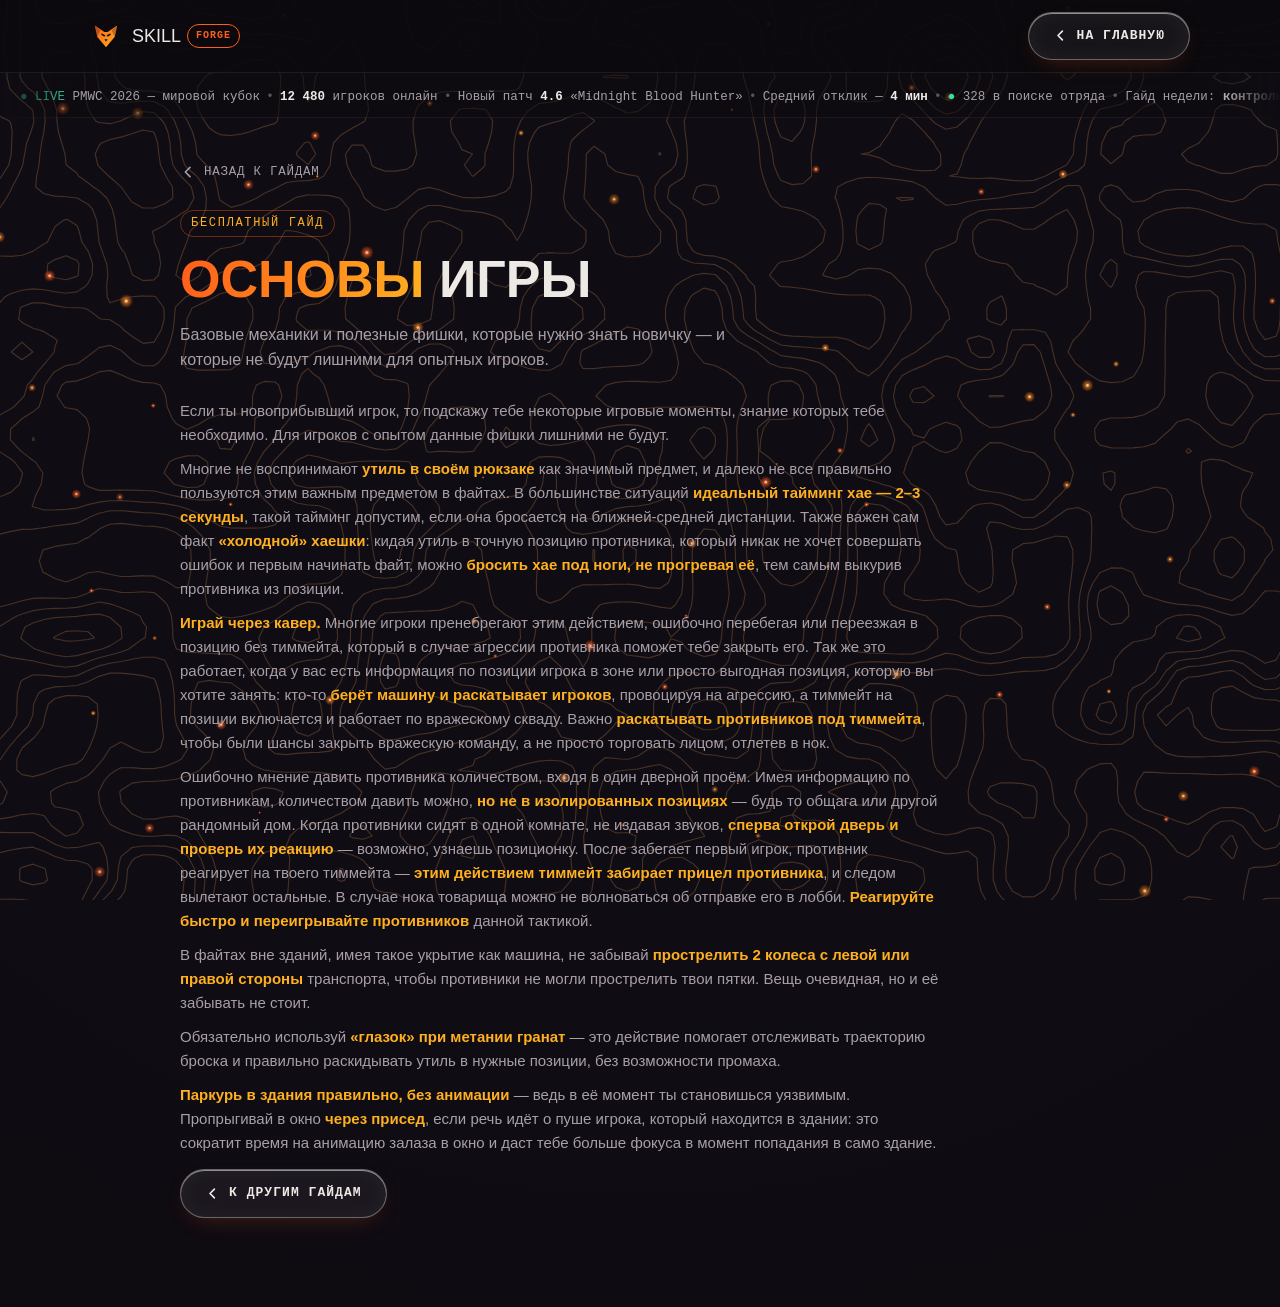
==== free-guide.html @ 0113a95a "Guide (shooting): crop Thompson above divider line for a clean bottom edge" ====
<!DOCTYPE html>
<html lang="ru">
<head>
<meta charset="UTF-8">
<meta name="viewport" content="width=device-width, initial-scale=1.0">
<meta http-equiv="Cache-Control" content="no-cache, no-store, must-revalidate">
<meta http-equiv="Pragma" content="no-cache">
<meta http-equiv="Expires" content="0">
<title>Skill Forge — Гайд</title>
<meta name="description" content="Разбор механики PUBG Mobile: тайминги, раскидки, настройки и фишки для роста скилла.">
<meta name="theme-color" content="#0b0a0d">
<link rel="manifest" href="manifest.json">
<link rel="icon" type="image/svg+xml" href="assets/favicon.svg">
<link rel="icon" type="image/png" sizes="192x192" href="assets/icon-192.png">
<link rel="apple-touch-icon" href="assets/apple-touch-icon.png">
<link rel="stylesheet" href="assets/site.css">
<script defer src="assets/site.js"></script>
<meta name="apple-mobile-web-app-capable" content="yes">
<meta name="mobile-web-app-capable" content="yes">
<meta name="apple-mobile-web-app-status-bar-style" content="black-translucent">
<meta name="apple-mobile-web-app-title" content="Skill Forge">
<meta property="og:type" content="article">
<meta property="og:site_name" content="Skill Forge">
<meta property="og:title" content="Гайд PUBG Mobile — Skill Forge">
<meta property="og:description" content="Разбор механики: тайминги, раскидки, настройки и фишки для роста скилла.">
<meta property="og:image" content="https://kostaysss.github.io/skill-forge/assets/og-image-fox.jpg">
<meta property="og:image:width" content="1200">
<meta property="og:image:height" content="630">
<meta property="og:url" content="https://kostaysss.github.io/skill-forge/guide.html">
<meta name="twitter:card" content="summary_large_image">
<meta name="twitter:title" content="Гайд PUBG Mobile — Skill Forge">
<meta name="twitter:description" content="Разбор механики: тайминги, раскидки, настройки и фишки для роста скилла.">
<meta name="twitter:image" content="https://kostaysss.github.io/skill-forge/assets/og-image-fox.jpg">
<script>if('serviceWorker' in navigator){window.addEventListener('load',function(){navigator.serviceWorker.register('sw.js').catch(function(){});});}</script>
<style>
  :root{
    --void:#0b0a0d; --gunmetal:#17151a; --gunmetal-2:#211d24; --steel:#4a454e;
    --bone:#edeae6; --ash:#a89fa8; --signal:#ff5e1a; --ember:#ffb020; --intel:#2fe0a8;
    --grid-line: rgba(237,234,230,0.05);
    --font-display: "Arial Black","Haettenschweiler","Franklin Gothic Bold","Segoe UI",sans-serif;
    --font-body: -apple-system,"Segoe UI",Roboto,"Helvetica Neue",Arial,sans-serif;
    --font-mono: "SF Mono","Cascadia Code","Consolas","Roboto Mono",ui-monospace,monospace;
  }
  *{box-sizing:border-box;}
  html,body{margin:0;padding:0;}
  body{background:radial-gradient(150% 120% at 50% 38%, #100c13 42%, #08070b 100%), var(--void);color:var(--bone);font-family:var(--font-body);line-height:1.6;overflow-x:hidden;-webkit-font-smoothing:antialiased;}
  a{color:inherit;}
  ::selection{background:var(--signal);color:var(--void);}
  a:focus-visible,button:focus-visible{outline:2px solid var(--ember);outline-offset:3px;border-radius:2px;}

  .bg-topo{position:fixed;inset:0;z-index:-2;pointer-events:none;opacity:0.22;}
  .bg-topo svg{position:absolute;inset:0;width:100%;height:100%;display:block;}
  .ember-global{position:fixed;inset:0;z-index:-1;width:100%;height:100%;pointer-events:none;}

  .wrap{max-width:1000px;margin:0 auto;padding:0 clamp(20px,4vw,40px);}

  .btn{
    font-family:var(--font-mono);font-size:13px;font-weight:700;letter-spacing:0.08em;text-transform:uppercase;
    text-decoration:none;border:none;cursor:pointer;display:inline-flex;align-items:center;gap:9px;
    padding:13px 24px;border-radius:999px;transition:transform .15s ease, filter .15s ease, border-color .15s ease;
  }
  .btn:hover{transform:translateY(-2px);}
  .btn-primary{background:rgba(255,255,255,0.05);color:var(--bone);border:1px solid rgba(255,255,255,0.34);backdrop-filter:blur(18px) saturate(1.3);-webkit-backdrop-filter:blur(18px) saturate(1.3);box-shadow:inset 0 1px 0 rgba(255,255,255,0.5), inset 0 0 22px rgba(255,255,255,0.05), 0 8px 24px -12px rgba(255,94,26,0.35);}
  .btn-primary:hover{background:rgba(255,94,26,0.16);border-color:rgba(255,255,255,0.55);}
  .btn-ghost{background:rgba(255,255,255,0.04);color:var(--bone);border:1px solid rgba(255,255,255,0.22);backdrop-filter:blur(18px) saturate(1.2);-webkit-backdrop-filter:blur(18px) saturate(1.2);box-shadow:inset 0 1px 0 rgba(255,255,255,0.28);}
  .btn-ghost:hover{border-color:rgba(255,94,26,0.6);background:rgba(255,255,255,0.1);}

  /* nav */
  .nav{position:sticky;top:0;z-index:200;background:rgba(11,10,13,0.94);border-bottom:1px solid rgba(237,234,230,0.08);}
  .nav .wrap{display:flex;align-items:center;justify-content:space-between;height:72px;max-width:1180px;}
  .brand{display:flex;align-items:center;gap:10px;text-decoration:none;}
  .brand svg{width:32px;height:32px;}
  .brand-word{font-family:var(--font-display);font-size:18px;color:var(--bone);display:flex;align-items:center;gap:6px;}
  .brand-word .tag{font-family:var(--font-mono);font-size:10px;font-weight:700;letter-spacing:0.1em;color:var(--signal);border:1px solid var(--signal);border-radius:999px;padding:3px 8px;}

  main{padding:44px 0 90px;position:relative;z-index:1;}

  .back-link{
    display:inline-flex;align-items:center;gap:8px;text-decoration:none;
    font-family:var(--font-mono);font-size:12.5px;letter-spacing:0.06em;text-transform:uppercase;color:var(--ash);
    margin-bottom:26px;transition:color .15s ease, gap .15s ease;
  }
  .back-link:hover{color:var(--signal);gap:12px;}
  .back-link svg{width:16px;height:16px;}

  .eyebrow{font-family:var(--font-mono);font-size:12px;letter-spacing:0.14em;text-transform:uppercase;color:var(--ash);display:inline-flex;align-items:center;gap:10px;flex-wrap:wrap;}
  .eyebrow .chip{border:1px solid rgba(255,94,26,0.4);color:var(--ember);border-radius:999px;padding:3px 10px;}
  .eyebrow .chip.lock{display:inline-flex;align-items:center;gap:6px;}
  .eyebrow .chip.lock svg{width:12px;height:12px;}

  .guide-head{display:grid;grid-template-columns:1.1fr 1fr;gap:30px;align-items:center;margin-bottom:38px;}
  @media(max-width:760px){.guide-head{grid-template-columns:1fr;}}
  .guide-head--free{grid-template-columns:1fr;max-width:760px;margin-bottom:26px;}
  .guide-head--free .lead{max-width:64ch;}
  h1.guide-title{font-family:var(--font-display);font-size:clamp(30px,5vw,52px);text-transform:uppercase;line-height:1.02;margin:16px 0 16px;text-wrap:balance;}
  h1.guide-title .accent{background:linear-gradient(100deg,var(--signal),var(--ember));-webkit-background-clip:text;background-clip:text;color:transparent;}
  .lead{color:var(--ash);font-size:16px;margin:0;max-width:52ch;}

  .guide-hero{position:relative;border-radius:18px;overflow:hidden;aspect-ratio:16/10;border:1px solid rgba(237,234,230,0.1);box-shadow:0 26px 50px -22px rgba(0,0,0,0.8);}
  .guide-hero img{width:100%;height:100%;object-fit:cover;filter:contrast(1.08) saturate(1.12);animation:ken 20s ease-in-out infinite alternate;transform-origin:60% 40%;}
  @keyframes ken{from{transform:scale(1.03);}to{transform:scale(1.12);}}
  .guide-hero::after{content:"";position:absolute;inset:0;background:radial-gradient(120% 80% at 50% 10%, rgba(255,120,40,0.14), transparent 55%),linear-gradient(180deg, transparent 55%, rgba(0,0,0,0.65));}

  /* video placeholder */
  .video-box{
    position:relative;border-radius:18px;border:1.5px dashed rgba(255,94,26,0.35);
    background:linear-gradient(160deg, rgba(33,29,36,0.6), rgba(12,11,15,0.8));
    padding:46px 24px;text-align:center;margin-bottom:40px;overflow:hidden;
  }
  .video-box .vp{
    width:70px;height:70px;border-radius:50%;margin:0 auto 16px;
    background:linear-gradient(135deg,var(--signal),var(--ember));color:#fff;
    display:flex;align-items:center;justify-content:center;
    box-shadow:0 0 0 10px rgba(255,94,26,0.12);animation:vpPulse 2.6s ease-in-out infinite;
  }
  @keyframes vpPulse{0%,100%{box-shadow:0 0 0 8px rgba(255,94,26,0.1);}50%{box-shadow:0 0 0 16px rgba(255,94,26,0.05);}}
  .video-box .vp svg{width:26px;height:26px;margin-left:3px;}
  .video-box h3{font-family:var(--font-display);text-transform:uppercase;font-size:18px;margin:0 0 6px;}
  .video-box p{color:var(--ash);font-size:13.5px;margin:0;}

  .guide-content{max-width:760px;}
  .guide-content section{margin-bottom:30px;}
  .guide-content h2{font-family:var(--font-body);font-weight:800;text-transform:uppercase;letter-spacing:0.02em;font-size:19px;margin:0 0 12px;display:flex;align-items:center;gap:10px;}
  .guide-content h2::before{content:"";width:8px;height:22px;border-radius:3px;background:linear-gradient(180deg,var(--signal),var(--ember));flex:none;}
  .guide-content p{color:var(--ash);font-size:15px;margin:0 0 10px;}
  .guide-content .hl{color:var(--ember);font-weight:700;}
  .guide-content ul{margin:2px 0 16px;padding:0;list-style:none;display:grid;gap:9px;}
  .guide-content ul li{position:relative;padding-left:22px;color:var(--ash);font-size:15px;line-height:1.5;}
  .guide-content ul li::before{content:"";position:absolute;left:2px;top:8px;width:8px;height:8px;border-radius:2px;
    background:linear-gradient(180deg,var(--signal),var(--ember));transform:rotate(45deg);}
  @media (max-width:520px){ .guide-content ul li{font-size:14.5px;} }
  .ob-sub{font-family:var(--font-body);font-weight:800;text-transform:uppercase;letter-spacing:.04em;font-size:15px;color:var(--bone);margin:26px 0 12px;display:flex;align-items:center;gap:9px;}
  .ob-sub::before{content:"";width:7px;height:18px;border-radius:2px;background:linear-gradient(180deg,var(--signal),var(--ember));flex:none;}
  .ob-sub small{font-family:var(--font-mono);font-weight:600;font-size:11px;letter-spacing:.06em;color:var(--ash);text-transform:none;}
  .ob-grid{display:grid;grid-template-columns:1fr 1fr;gap:12px;align-items:start;margin:0 0 6px;}
  .ob-grid img{width:100%;height:auto;display:block;border-radius:12px;border:1px solid rgba(255,255,255,.08);background:#0d0b11;box-shadow:0 8px 22px -14px #000;}
  @media (max-width:560px){ .ob-grid{grid-template-columns:1fr;gap:12px;} }
  .learn{list-style:none;margin:0 0 8px;padding:0;display:grid;gap:11px;}
  .learn li{display:flex;gap:12px;align-items:flex-start;color:var(--bone);font-size:14.5px;}
  .learn .ico{flex:none;width:26px;height:26px;border-radius:8px;display:flex;align-items:center;justify-content:center;background:linear-gradient(150deg,rgba(255,94,26,0.2),rgba(255,176,32,0.06));border:1px solid rgba(255,94,26,0.32);color:var(--ember);}
  .learn .ico svg{width:14px;height:14px;}

  .guide-foot{margin-top:14px;display:flex;gap:14px;flex-wrap:wrap;align-items:center;}
  .lock-note{font-family:var(--font-mono);font-size:11.5px;color:var(--ash);display:inline-flex;align-items:center;gap:8px;}
  .lock-note svg{width:14px;height:14px;color:var(--ember);}

  @media (prefers-reduced-motion: reduce){.guide-hero img,.video-box .vp{animation:none;}}

  /* ============ MOBILE / PHONE ADAPTATION ============ */
  @media (max-width:640px){
    .nav .wrap{height:60px;}
    .brand-word{font-size:16px;}
    .nav .btn{font-size:11px;padding:9px 14px;}
    main{padding:26px 0 60px;}
    .guide-head{grid-template-columns:1fr;gap:20px;margin-bottom:28px;}
    h1.guide-title{font-size:clamp(26px,8vw,40px);}
    .lead{font-size:15px;}
    .video-box{padding:34px 18px;margin-bottom:30px;}
    .guide-content h2{font-size:17px;}
    .guide-content p{font-size:14.5px;}
    .guide-foot{gap:12px;}
    .guide-foot .btn{width:100%;justify-content:center;}
  }
  @media (max-width:380px){ .wrap{padding:0 15px;} }

  /* molik shots gallery */
  .nade-shots{display:grid;grid-template-columns:1fr 1fr;gap:12px;margin-top:16px;}
  .nade-shots figure{margin:0;}
  .nade-shots img{width:100%;height:auto;display:block;border-radius:12px;border:1px solid rgba(255,255,255,.09);box-shadow:0 10px 26px -14px #000;}
  .nade-shots figcaption{margin-top:6px;font-family:var(--font-mono,'JetBrains Mono',monospace);font-size:11px;letter-spacing:.02em;color:#a89fa8;}
  .nade-shots figure:last-child:nth-child(odd){grid-column:1 / -1;max-width:calc(50% - 6px);margin-inline:auto;}
  @media (max-width:640px){ .nade-shots{grid-template-columns:1fr;gap:14px;} .nade-shots figure:last-child:nth-child(odd){max-width:none;} }
</style>
</head>
<body>
<canvas class="ember-global" data-embers aria-hidden="true"></canvas>

<div class="bg-topo" data-topo aria-hidden="true"></div>

<script>
/* ---- procedural topographic contour lines (marching squares over value-noise) ---- */
(function(){
  const host = document.querySelector('[data-topo]');
  if(!host) return;
  const reduce = window.matchMedia('(prefers-reduced-motion: reduce)').matches;
  const canvas=document.createElement('canvas');
  canvas.style.cssText='position:absolute;inset:0;width:100%;height:100%;display:block;';
  host.replaceChildren(canvas);
  const ctx=canvas.getContext('2d');
  const DPR=Math.min(window.devicePixelRatio||1,1.5);
  const cell=11, scale=0.0125;
  const levels=[]; for(let t=0.13;t<=0.87;t+=0.062) levels.push(t);
  function makeNoise(seed){
    function rand(x,y){ let n=(x|0)*374761393+(y|0)*668265263+seed*1274126177; n=(n^(n>>13))>>>0; n=(n*1274126177)>>>0; n=(n^(n>>16))>>>0; return n/4294967295; }
    const sm=t=>t*t*(3-2*t), lp=(a,b,t)=>a+(b-a)*t;
    function vn(x,y){ const xi=Math.floor(x),yi=Math.floor(y),xf=x-xi,yf=y-yi,u=sm(xf),v=sm(yf); return lp(lp(rand(xi,yi),rand(xi+1,yi),u),lp(rand(xi,yi+1),rand(xi+1,yi+1),u),v); }
    return function(x,y){ let a=1,f=1,s=0,nm=0; for(let o=0;o<2;o++){s+=a*vn(x*f,y*f);nm+=a;a*=0.45;f*=2;} return s/nm; };
  }
  const noise=makeNoise(9);
  let W=0,H=0,cols=0,rows=0,field=null,raf=null,ox=0,oy=0,last=0;
  function resize(){
    W=window.innerWidth; H=window.innerHeight; if(!W||!H) return;
    canvas.width=Math.round(W*DPR); canvas.height=Math.round(H*DPR);
    ctx.setTransform(DPR,0,0,DPR,0,0);
    cols=Math.ceil(W/cell)+2; rows=Math.ceil(H/cell)+2;
    field=new Float32Array(cols*rows);
  }
  function render(){
    if(!field) return;
    for(let j=0;j<rows;j++){ const sy=(j*cell+oy)*scale; for(let i=0;i<cols;i++){ field[j*cols+i]=noise((i*cell+ox)*scale,sy); } }
    const at=(i,j)=>field[j*cols+i];
    ctx.clearRect(0,0,W,H);
    ctx.strokeStyle='#ffb267'; ctx.lineWidth=1.15; ctx.lineCap='round'; ctx.lineJoin='round';
    ctx.beginPath();
    for(const lv of levels){
      for(let j=0;j<rows-1;j++){
        const y=j*cell;
        for(let i=0;i<cols-1;i++){
          const tl=at(i,j),tr=at(i+1,j),bl=at(i,j+1),br=at(i+1,j+1);
          let c=0; if(tl>lv)c|=8; if(tr>lv)c|=4; if(br>lv)c|=2; if(bl>lv)c|=1;
          if(c===0||c===15) continue;
          const x=i*cell;
          const top=[x+cell*((lv-tl)/(tr-tl)),y];
          const right=[x+cell,y+cell*((lv-tr)/(br-tr))];
          const bottom=[x+cell*((lv-bl)/(br-bl)),y+cell];
          const left=[x,y+cell*((lv-tl)/(bl-tl))];
          const seg=(a,b)=>{ctx.moveTo(a[0],a[1]);ctx.lineTo(b[0],b[1]);};
          switch(c){
            case 1: case 14: seg(left,bottom); break;
            case 2: case 13: seg(bottom,right); break;
            case 3: case 12: seg(left,right); break;
            case 4: case 11: seg(top,right); break;
            case 6: case 9: seg(top,bottom); break;
            case 7: case 8: seg(left,top); break;
            case 5: seg(left,top); seg(bottom,right); break;
            case 10: seg(left,bottom); seg(top,right); break;
          }
        }
      }
    }
    ctx.stroke();
  }
  function loop(ts){ if(!last)last=ts; const dt=Math.min(50,ts-last); last=ts; ox+=dt*0.011; oy+=dt*0.005; render(); raf=requestAnimationFrame(loop); }
  resize(); render();
  if(!reduce){ last=0; raf=requestAnimationFrame(loop); }
  let rt; window.addEventListener('resize', function(){ clearTimeout(rt); rt=setTimeout(function(){ resize(); render(); },200); });
  document.addEventListener('visibilitychange', function(){ if(document.hidden){ if(raf){cancelAnimationFrame(raf);raf=null;} } else if(!reduce&&!raf){ last=0; raf=requestAnimationFrame(loop); } });
})();
</script>

<nav class="nav">
  <div class="wrap">
    <a class="brand" href="index.html">
      <svg viewBox="0 0 40 40" fill="none" aria-label="Skill Forge"><defs><linearGradient id="foxGrad" x1="0" y1="0" x2="1" y2="1"><stop offset="0" stop-color="#ff5e1a"/><stop offset="1" stop-color="#ffb020"/></linearGradient></defs><path d="M6 7 L18 15 L22 15 L34 7 L31 21 L20 34 L9 21 Z" fill="url(#foxGrad)"/><path d="M6 7 L13 13 L9 21 Z M34 7 L27 13 L31 21 Z" fill="#0d0b11" opacity=".28"/><path d="M15 18 l3 1.6 M25 18 l-3 1.6" stroke="#0d0b11" stroke-width="2" stroke-linecap="round"/><path d="M20 27 l-2-3 h4 z" fill="#0d0b11"/></svg>
      <span class="brand-word">SKILL <span class="tag">FORGE</span></span>
    </a>
    <a class="btn btn-primary" href="index.html"><svg width="15" height="15" viewBox="0 0 24 24" fill="none" stroke="currentColor" stroke-width="2.6" stroke-linecap="round" stroke-linejoin="round"><path d="M15 5l-7 7 7 7"/></svg> На главную</a>
  </div>
</nav>

<main>
  <div class="wrap">
    <a class="back-link" href="index.html#guides"><svg viewBox="0 0 24 24" fill="none" stroke="currentColor" stroke-width="2.4" stroke-linecap="round" stroke-linejoin="round"><path d="M15 5l-7 7 7 7"/></svg> Назад к гайдам</a>

    <div class="guide-head guide-head--free">
      <div class="guide-intro">
        <span class="eyebrow" id="g-eyebrow"></span>
        <h1 class="guide-title" id="g-title"></h1>
        <p class="lead" id="g-lead"></p>
      </div>
    </div>

    <article class="guide-content" id="g-content"></article>

    <div class="guide-foot">
      <a class="btn btn-primary" href="index.html#guides"><svg width="15" height="15" viewBox="0 0 24 24" fill="none" stroke="currentColor" stroke-width="2.6" stroke-linecap="round" stroke-linejoin="round"><path d="M15 5l-7 7 7 7"/></svg> К другим гайдам</a>
    </div>
  </div>
</main>

<script>
(function(){
  const GUIDES = {
    basics: {
      title: ['Основы ', 'игры'],
      lead: 'Базовые механики и полезные фишки, которые нужно знать новичку — и которые не будут лишними для опытных игроков.',
      body:
        '<p>Если ты новоприбывший игрок, то подскажу тебе некоторые игровые моменты, знание которых тебе необходимо. Для игроков с опытом данные фишки лишними не будут.</p>' +
        '<p>Многие не воспринимают <b class="hl">утиль в своём рюкзаке</b> как значимый предмет, и далеко не все правильно пользуются этим важным предметом в файтах. В большинстве ситуаций <b class="hl">идеальный тайминг хае — 2–3 секунды</b>, такой тайминг допустим, если она бросается на ближней-средней дистанции. Также важен сам факт <b class="hl">«холодной» хаешки</b>: кидая утиль в точную позицию противника, который никак не хочет совершать ошибок и первым начинать файт, можно <b class="hl">бросить хае под ноги, не прогревая её</b>, тем самым выкурив противника из позиции.</p>' +
        '<p><b class="hl">Играй через кавер.</b> Многие игроки пренебрегают этим действием, ошибочно перебегая или переезжая в позицию без тиммейта, который в случае агрессии противника поможет тебе закрыть его. Так же это работает, когда у вас есть информация по позиции игрока в зоне или просто выгодная позиция, которую вы хотите занять: кто-то <b class="hl">берёт машину и раскатывает игроков</b>, провоцируя на агрессию, а тиммейт на позиции включается и работает по вражескому скваду. Важно <b class="hl">раскатывать противников под тиммейта</b>, чтобы были шансы закрыть вражескую команду, а не просто торговать лицом, отлетев в нок.</p>' +
        '<p>Ошибочно мнение давить противника количеством, входя в один дверной проём. Имея информацию по противникам, количеством давить можно, <b class="hl">но не в изолированных позициях</b> — будь то общага или другой рандомный дом. Когда противники сидят в одной комнате, не издавая звуков, <b class="hl">сперва открой дверь и проверь их реакцию</b> — возможно, узнаешь позиционку. После забегает первый игрок, противник реагирует на твоего тиммейта — <b class="hl">этим действием тиммейт забирает прицел противника</b>, и следом вылетают остальные. В случае нока товарища можно не волноваться об отправке его в лобби. <b class="hl">Реагируйте быстро и переигрывайте противников</b> данной тактикой.</p>' +
        '<p>В файтах вне зданий, имея такое укрытие как машина, не забывай <b class="hl">прострелить 2 колеса с левой или правой стороны</b> транспорта, чтобы противники не могли прострелить твои пятки. Вещь очевидная, но и её забывать не стоит.</p>' +
        '<p>Обязательно используй <b class="hl">«глазок» при метании гранат</b> — это действие помогает отслеживать траекторию броска и правильно раскидывать утиль в нужные позиции, без возможности промаха.</p>' +
        '<p><b class="hl">Паркурь в здания правильно, без анимации</b> — ведь в её момент ты становишься уязвимым. Пропрыгивай в окно <b class="hl">через присед</b>, если речь идёт о пуше игрока, который находится в здании: это сократит время на анимацию залаза в окно и даст тебе больше фокуса в момент попадания в само здание.</p>'
    },
    map: {
      title: ['Карта и ', 'ротации'],
      lead: 'Понимание карты, фаз зоны и правильные ротации в выгодную позицию.',
      body:
        '<p>Карта с названием всех позиций <b class="hl">создана лично</b>. Благодаря пониманию и знанию всех отмеченных позиций у тебя есть большой набор позиций, которые помогут закрыть игру в твою пользу. Но <b class="hl">знания позиций недостаточно</b> — должно быть понимание ротации по карте, опираясь на <b class="hl">фазу каждой новой зоны</b>, которая сужается в течении игры. Есть много вариаций по ротациям в самую выгодную позицию на карте. В игре всё происходит неоднозначно, и нужно <b class="hl">подстраиваться под саму игру</b>. Нет идеальной тактики или гайда, который поможет тебе ротироваться правильно каждую игру, но есть некоторые советы, которыми мы поделимся с тобой.</p>' +
        '<p><b class="hl">Никогда не торопись въезжать в новый сформированный круг</b> и не бойся синей зоны при сужении круга. Её стоит бояться только в <b class="hl">последних 3–4 фазах</b> — более подробно можешь посмотреть во вкладке <b class="hl">Инструменты → тайминги зоны</b>. В этих фазах урон, получаемый от зоны, уже ощутимо чувствуется.</p>' +
        '<p><b class="hl">Не всегда стоит заезжать в центр зоны.</b> Иногда на турнирах бывает так, что ни одна из команд не решается заехать в кемп, который будет самым выгодным и находится в центре зоны, ошибочно думая, что сражаться за этот спот будет половина лобби. Но на турнирах <b class="hl">высокого уровня команды готовы отбивать спот до последнего</b>, а на турнирах низкого уровня игра ведётся более пассивно — поэтому <b class="hl">всё зависит от ситуации</b>.</p>' +
        '<p><b class="hl">Обязательно собирай информацию по карте</b>, но делай это правильно, <b class="hl">не подставляясь под чужую команду</b>. Делай так, чтобы в случае агрессии противников тебе могла помочь команда. Собирая информацию по позиционке врагов таким путём, ты сможешь <b class="hl">правильно ротироваться</b> — чтобы случайно не оказаться в ситуации <b class="hl">бутерброда</b> между командами, либо просто спокойно зайти в <b class="hl">белый круг</b> без каких-либо проблем.</p>'
    },
    movement: {
      title: ['Движение и ', 'позиции'],
      lead: 'Как выбирать позиции, работать с высотой и рельефом и правильно ротироваться.',
      body:
        '<p>Очень важный момент, который часто неправильно объясняют. Игроки слышат: <b class="hl">«Высота — преимущество»</b> — и забираются на самую верхушку. Но сильнее зачастую не верхняя точка, а <b class="hl">нижняя часть возвышенности перед гребнем</b>.</p>' +
        '<p>Почему? Оттуда ты получаешь:</p>' +
        '<ul>' +
          '<li>обзор;</li>' +
          '<li>возможность <b class="hl">быстро подняться для стрельбы</b>;</li>' +
          '<li>укрытие от игроков с другой стороны;</li>' +
          '<li>возможность <b class="hl">исчезнуть за гребнем</b>;</li>' +
          '<li>несколько вариантов отхода.</li>' +
        '</ul>' +
        '<p>Если стоять прямо на вершине, ты <b class="hl">создаёшь горизонт</b> — силуэт игрока на фоне неба.</p>' +
        '<p><b class="hl">Контролируй гребень, но не обязательно стой на его вершине.</b> Высота действительно даёт преимущество по обзору и линиям стрельбы, но <b class="hl">слишком высокая и изолированная точка может сама превратиться в ловушку</b> для следующей ротации.</p>' +
        '<p><b class="hl">Всегда имей пару вариантов отступления.</b> Въезжая в любую из позиций на карте, всегда ставь машину так, чтобы в случае высушивания тебя противниками ты мог <b class="hl">отступить</b>.</p>' +
        '<p>Многие игроки думают, что при ротации из закрывающегося круга обязательно нужно играть центр либо край зоны — но это ошибочное мнение. <b class="hl">Ротация — это не про быстрое занятие необдуманной позиции</b>, а действие, которое спасает тебя от быстрого высушивания из зоны. Выбор позиции в сформированном круге должен быть <b class="hl">обдуманным и правильным</b> — например, удобным для смены позиции в случае агрессии. В голове всегда должны быть <b class="hl">пути отступления</b> под давлением вражеских команд, либо наоборот — позиция, удобная для приёма агрессии и пуша. Всегда выбирай позицию с умом, и держи в голове вопрос <b class="hl">«могут ли меня закидать утилом в этом месте?»</b>. Всегда думай и анализируй игру — это очень важный момент.</p>'
    },
    shooting: {
      title: ['Стрельба и ', 'отдача'],
      lead: 'Как работает связка ADS и гироскопа, распределение контроля палец/гиро и актуальные обвесы для основных ганов.',
      body:
        '<p>Очень распространённая ошибка: <b class="hl">«У меня чувствительность не подходит — поставлю выше»</b> — и игрок начинает бесконечно менять значения. На самом деле проблема часто находится <b class="hl">между ADS и гироскопом</b>.</p>' +
        '<p>Если <b class="hl">гиро слишком быстрый</b> — вертикаль компенсируется, но появляется лишняя горизонтальная коррекция. Если <b class="hl">слишком медленный</b> — палец начинает делать слишком большую часть работы, и ухудшается трекинг.</p>' +
        '<p>Поэтому чувствительность нужно подбирать не по принципу «какое значение самое лучшее?», а по принципу: <b class="hl">какую часть контроля делает палец, а какую — гироскоп?</b></p>' +
        '<p><b class="hl">Гироскоп не должен полностью заменять палец.</b> Это особенно важно для игроков на фул-гиро. Ошибка: «Я играю на гироскопе, поэтому палец почти не должен двигаться». На практике гораздо эффективнее <b class="hl">разделять действия</b>:</p>' +
        '<p><b class="hl">Палец:</b></p>' +
        '<ul><li>основное перемещение камеры;</li><li>быстрый перевод на противника;</li><li>крупные коррекции.</li></ul>' +
        '<p><b class="hl">Гироскоп:</b></p>' +
        '<ul><li>микрокоррекция;</li><li>контроль вертикальной отдачи;</li><li>трекинг;</li><li>удержание прицела на движущейся цели.</li></ul>' +
        '<p>Получается: <b class="hl">палец = макро-момент</b>, <b class="hl">гиро = микро-момент</b>. Именно поэтому хороший гиро ощущается не как «я двигаю телефоном вместо пальца», а как <b class="hl">второй слой управления</b>.</p>' +
        '<h2>Актуальные обвесы</h2>' +
        '<p>А вот <b class="hl">актуальные обвесы для основных ганов</b>, которыми чаще всего пользуются — распределены по типу оружия.</p>' +
        '<h3 class="ob-sub">Штурмовые винтовки <small>ШВ</small></h3>' +
        '<div class="ob-grid">' +
          '<img src="assets/obves-ar-1.jpg" alt="Обвесы M416" loading="lazy">' +
          '<img src="assets/obves-ar-2.jpg" alt="Обвесы SCAR-L" loading="lazy">' +
          '<img src="assets/obves-ar-3.jpg" alt="Обвесы AUG" loading="lazy">' +
          '<img src="assets/obves-ar-4.jpg" alt="Обвесы QBZ" loading="lazy">' +
          '<img src="assets/obves-ar-5.jpg" alt="Обвесы АСМ Абакан" loading="lazy">' +
          '<img src="assets/obves-ar-6.jpg" alt="Обвесы M762" loading="lazy">' +
          '<img src="assets/obves-ar-7.jpg" alt="Обвесы ACE32" loading="lazy">' +
        '</div>' +
        '<h3 class="ob-sub">Пистолеты-пулемёты <small>ПП</small></h3>' +
        '<div class="ob-grid">' +
          '<img src="assets/obves-smg-1.jpg" alt="Обвесы Vector" loading="lazy">' +
          '<img src="assets/obves-smg-2.jpg" alt="Обвесы JS9" loading="lazy">' +
          '<img src="assets/obves-smg-3.jpg" alt="Обвесы UMP45" loading="lazy">' +
          '<img src="assets/obves-uzi-2.jpg" alt="Обвесы UZI" loading="lazy">' +
          '<img src="assets/obves-thompson-2.jpg" alt="Обвесы Автомат Томпсона" loading="lazy">' +
        '</div>' +
        '<h3 class="ob-sub">Дробовики <small>ДК</small></h3>' +
        '<div class="ob-grid">' +
          '<img src="assets/obves-sg-1.jpg" alt="Обвесы S1897 и S12K" loading="lazy">' +
        '</div>'
    },
    situations: {
      title: ['Ситуации и ', 'решения'],
      lead: 'Как принимать решения в разных ситуациях, оценивать файты и побеждать чаще.',
      body:
        '<p>В разных ситуациях важно принимать решения, по итогу которых ты выходишь победителем. В первую очередь нужно <b class="hl">нарабатывать опыт и автоматизировать каждое своё движение</b>: записывай и просматривай свои демки, сам разбирай свои игры. <b class="hl">Выяви основные ошибки и уменьшай их количество</b> — будь сам для себя тренером. При игре в долгую эти действия как минимум приведут тебя к <b class="hl">стабильной игре</b>.</p>' +
        '<p><b class="hl">Прокачивай индивидуалку</b> — надеяться на команду это ошибочное мышление. Вноси импакт в каждую игру и старайся <b class="hl">прокачивать своё макро</b>. На одном невероятном аиме или зажиме далеко не уехать.</p>' +
        '<p>Учись играть и развивать свои пики на метовых ганах на <b class="hl">12 калибре</b> — хоть их недавно и дебафнули, подавляющее количество игроков предпочитают иметь в сетапе что-то из 12 калибра. Оттачивая <b class="hl">правильное чувство тайминга и пиков</b> из этого калибра, ты придёшь к победам в разных ситуациях — как минимум <b class="hl">в клоузфайте преимущество будет за тобой</b>.</p>' +
        '<p>Конечно, не забываем про ганы на дальнюю дистанцию. Большая часть комьюнити, играющая на высоком уровне, отдаёт предпочтение <b class="hl">АУГу</b> — это оружие не уступает <b class="hl">М416</b> ни на дальней дистанции, ни в клоузфайте. С такой скорострельностью, как у ауга, ты сможешь <b class="hl">моментально отправлять соперников в лобби</b>. Бесспорно, контроль отдачи здесь не так прост, как на М416, но, настроив правильную чувствительность, ты поймёшь, что это оружие славится не просто так.</p>' +
        '<p>Итак, мы разобрались, что лучше иметь при себе, когда ты в не самом выгодном положении. Теперь разберём сами файты. Важно понимать, что <b class="hl">каждый файт имеет смысл</b>. Нужно <b class="hl">трезво оценивать свои силы</b>: если в начале игры на пятки наступают противники, а у тебя даже каски нет — стоит отступить. Понимая, что противники всё ещё на той же локации, и хорошо подлутавшись, можно пробовать <b class="hl">кемперить их</b>, если у них нет точной информации по твоей позиции. Но не торопись: в такой ситуации нет смысла нокать одного — <b class="hl">важно дождаться хотя бы 2–3 человек для первой агрессии</b>, чтобы уравнять свои шансы. Каждое действие должно быть обдумано: <b class="hl">«Нужен ли мне этот файт?»</b>, <b class="hl">«Смогу ли я перестрелять их при таком сетапе?»</b>, <b class="hl">«Выгодно ли мне начинать файт первому?»</b>, <b class="hl">«Собрал ли я информацию по другим игрокам?»</b>. Такие мысли должны сопровождать игрока, заинтересованного в развитии, а <b class="hl">бездумные пуши и выдавание позиции без необходимости</b> ни к чему хорошему не приведут.</p>' +
        '<p>При игре с друзьями <b class="hl">распределите роли</b>, чтобы у каждого была своя задача — <b class="hl">слаженность команды</b> самый важный игровой момент, который сильно упростит игру для всех. Выбирайте свои споты на разных картах, развивайтесь вместе и <b class="hl">отыгрывайте праки или регистрируйтесь на турнирах низкого уровня</b> — это лучше, чем ограничивать себя пабликом или ультимейтом. Весь опыт приходит именно на турнирах: <b class="hl">больше турниров — больше опыта</b>.</p>'
    }
  };

  function getId(){
    const p = new URLSearchParams(location.search).get('id');
    return GUIDES[p] ? p : 'basics';
  }
  const g = GUIDES[getId()];

  document.title = 'Skill Forge — ' + g.title.join('');
  document.getElementById('g-eyebrow').innerHTML = '<span class="chip">Бесплатный гайд</span>';
  document.getElementById('g-title').innerHTML = '<span class="accent">' + g.title[0].trim() + '</span> ' + g.title[1];
  document.getElementById('g-lead').textContent = g.lead;
  document.getElementById('g-content').innerHTML = g.body;
})();

/* embers (same as main page) */
(function(){
  if(window.matchMedia('(prefers-reduced-motion: reduce)').matches) return;
  document.querySelectorAll('canvas[data-embers]').forEach(function(canvas){
    const ctx = canvas.getContext('2d');
    let w,h,particles=[],raf=null;
    const DPR = Math.min(window.devicePixelRatio||1,2);
    function resize(){const r=canvas.getBoundingClientRect();w=r.width;h=r.height;canvas.width=w*DPR;canvas.height=h*DPR;ctx.setTransform(DPR,0,0,DPR,0,0);const c=Math.round(Math.min(90,Math.max(36,w*h/16000)));particles=Array.from({length:c},makeP);}
    function makeP(){return {x:Math.random()*w,y:Math.random()*h,r:Math.random()*1.8+0.4,vy:-(Math.random()*0.5+0.15),vx:(Math.random()-0.5)*0.4,life:Math.random(),flick:Math.random()*0.04+0.01,hue:Math.random()>0.5?28:18};}
    function tick(){ctx.clearRect(0,0,w,h);for(const p of particles){p.x+=p.vx;p.y+=p.vy;p.life+=p.flick;p.vx+=(Math.random()-0.5)*0.02;if(p.y<-6||p.x<-6||p.x>w+6){Object.assign(p,makeP(),{y:h+6,x:Math.random()*w});}const a=0.35+Math.abs(Math.sin(p.life))*0.55;const gr=ctx.createRadialGradient(p.x,p.y,0,p.x,p.y,p.r*3.2);gr.addColorStop(0,'hsla('+p.hue+',100%,62%,'+a+')');gr.addColorStop(1,'hsla('+p.hue+',100%,50%,0)');ctx.fillStyle=gr;ctx.beginPath();ctx.arc(p.x,p.y,p.r*3.2,0,Math.PI*2);ctx.fill();ctx.fillStyle='hsla('+p.hue+',100%,80%,'+a+')';ctx.beginPath();ctx.arc(p.x,p.y,p.r*0.7,0,Math.PI*2);ctx.fill();}raf=requestAnimationFrame(tick);}
    let rt;window.addEventListener('resize',function(){clearTimeout(rt);rt=setTimeout(resize,150);});
    resize();tick();
  });
})();
</script>
</body>
</html>
---- assets/site.css ----
/* Skill Forge — shared UI details (scrollbar, selection, progress, back-to-top, ticker) */

/* 2. custom scrollbar */
html{scrollbar-width:thin;scrollbar-color:#ff7a2a #14121a;}
::-webkit-scrollbar{width:11px;height:11px;}
::-webkit-scrollbar-track{background:#111015;}
::-webkit-scrollbar-thumb{background:linear-gradient(180deg,#ff5e1a,#ffb020);border-radius:20px;border:3px solid #111015;}
::-webkit-scrollbar-thumb:hover{background:linear-gradient(180deg,#ff7a2a,#ffc84a);}

/* 3. selection */
::selection{background:rgba(255,94,26,.32);color:#fff;}
::-moz-selection{background:rgba(255,94,26,.32);color:#fff;}

/* 1. scroll progress bar */
#scrollProgress{position:fixed;top:0;left:0;height:3px;width:0;z-index:400;pointer-events:none;
  background:linear-gradient(90deg,#ff5e1a,#ffb020);box-shadow:0 0 10px rgba(255,94,26,.7);}

/* 8. back-to-top */
#backTop{position:fixed;right:24px;bottom:24px;z-index:180;width:46px;height:46px;border-radius:50%;
  border:1px solid rgba(255,94,26,.5);background:rgba(16,14,19,.92);color:#ff5e1a;cursor:pointer;
  display:flex;align-items:center;justify-content:center;opacity:0;transform:translateY(12px);pointer-events:none;
  box-shadow:0 10px 24px -10px #000;transition:opacity .25s ease,transform .25s ease,background .2s ease,border-color .2s ease;}
#backTop.on{opacity:1;transform:none;pointer-events:auto;}
#backTop:hover{background:rgba(255,94,26,.16);border-color:rgba(255,94,26,.8);}
#backTop svg{width:20px;height:20px;}
@media (max-width:640px){#backTop{right:14px;bottom:70px;width:42px;height:42px;}}

/* 6. status ticker (under nav) */
.site-ticker{position:relative;z-index:5;overflow:hidden;background:rgba(12,11,16,.55);
  border-bottom:1px solid rgba(237,234,230,.06);padding:9px 0;
  -webkit-mask:linear-gradient(90deg,transparent,#000 6%,#000 94%,transparent);
  mask:linear-gradient(90deg,transparent,#000 6%,#000 94%,transparent);}
.site-ticker .tk{display:inline-flex;white-space:nowrap;animation:tkscroll 34s linear infinite;
  font-family:var(--font-mono,'JetBrains Mono',monospace);font-size:12.5px;color:#a89fa8;}
.site-ticker .tk > span{padding:0 20px;}
.site-ticker b{color:#edeae6;}
.site-ticker .lv{color:#2fe0a8;}
.site-ticker:hover .tk{animation-play-state:paused;}
@keyframes tkscroll{from{transform:translateX(0);}to{transform:translateX(-50%);}}
@media (prefers-reduced-motion:reduce){.site-ticker .tk{animation:none;}}

/* 1. section kicker (eyebrow) */
.sf-kicker{display:inline-flex;align-items:center;gap:9px;font-family:var(--font-mono,'JetBrains Mono',monospace);
  font-size:11px;letter-spacing:.14em;text-transform:uppercase;color:#ff5e1a;margin-bottom:8px;}
.sf-kicker::before{content:"";width:28px;height:2px;background:linear-gradient(90deg,#ff5e1a,transparent);}
.sf-kicker--c{display:flex;justify-content:center;}
.sf-kicker--c::after{content:"";width:28px;height:2px;background:linear-gradient(270deg,#ff5e1a,transparent);}

/* 7. badges NEW / LIVE / HOT */
.sf-badge{display:inline-flex;align-items:center;gap:5px;font-family:var(--font-mono,'JetBrains Mono',monospace);
  font-size:9.5px;font-weight:700;letter-spacing:.06em;text-transform:uppercase;padding:2px 7px;border-radius:20px;line-height:1.5;vertical-align:middle;}
.sf-badge.new{color:#160a03;background:#ff5e1a;}
.sf-badge.live{color:#2fe0a8;border:1px solid rgba(47,224,168,.5);}
.sf-badge.live i{width:6px;height:6px;border-radius:50%;background:#2fe0a8;animation:sfbp 1.6s infinite;}
.sf-badge.hot{color:#ffb020;border:1px solid rgba(255,176,32,.5);}
@keyframes sfbp{0%{box-shadow:0 0 0 0 rgba(47,224,168,.6);}70%{box-shadow:0 0 0 6px rgba(47,224,168,0);}100%{box-shadow:0 0 0 0 rgba(47,224,168,0);}}
@media (prefers-reduced-motion:reduce){.sf-badge.live i{animation:none;}}

/* 4. magnetic glow on primary buttons */
.btn-primary,.donate-fab{position:relative;overflow:hidden;}
.btn-primary::after,.donate-fab::after{content:"";position:absolute;width:150px;height:150px;
  left:var(--mx,50%);top:var(--my,50%);transform:translate(-50%,-50%);border-radius:50%;pointer-events:none;z-index:0;
  background:radial-gradient(circle,rgba(255,255,255,.28),transparent 62%);opacity:0;transition:opacity .25s ease;}
.btn-primary:hover::after,.donate-fab:hover::after{opacity:1;}
.btn-primary > *,.donate-fab > *{position:relative;z-index:1;}
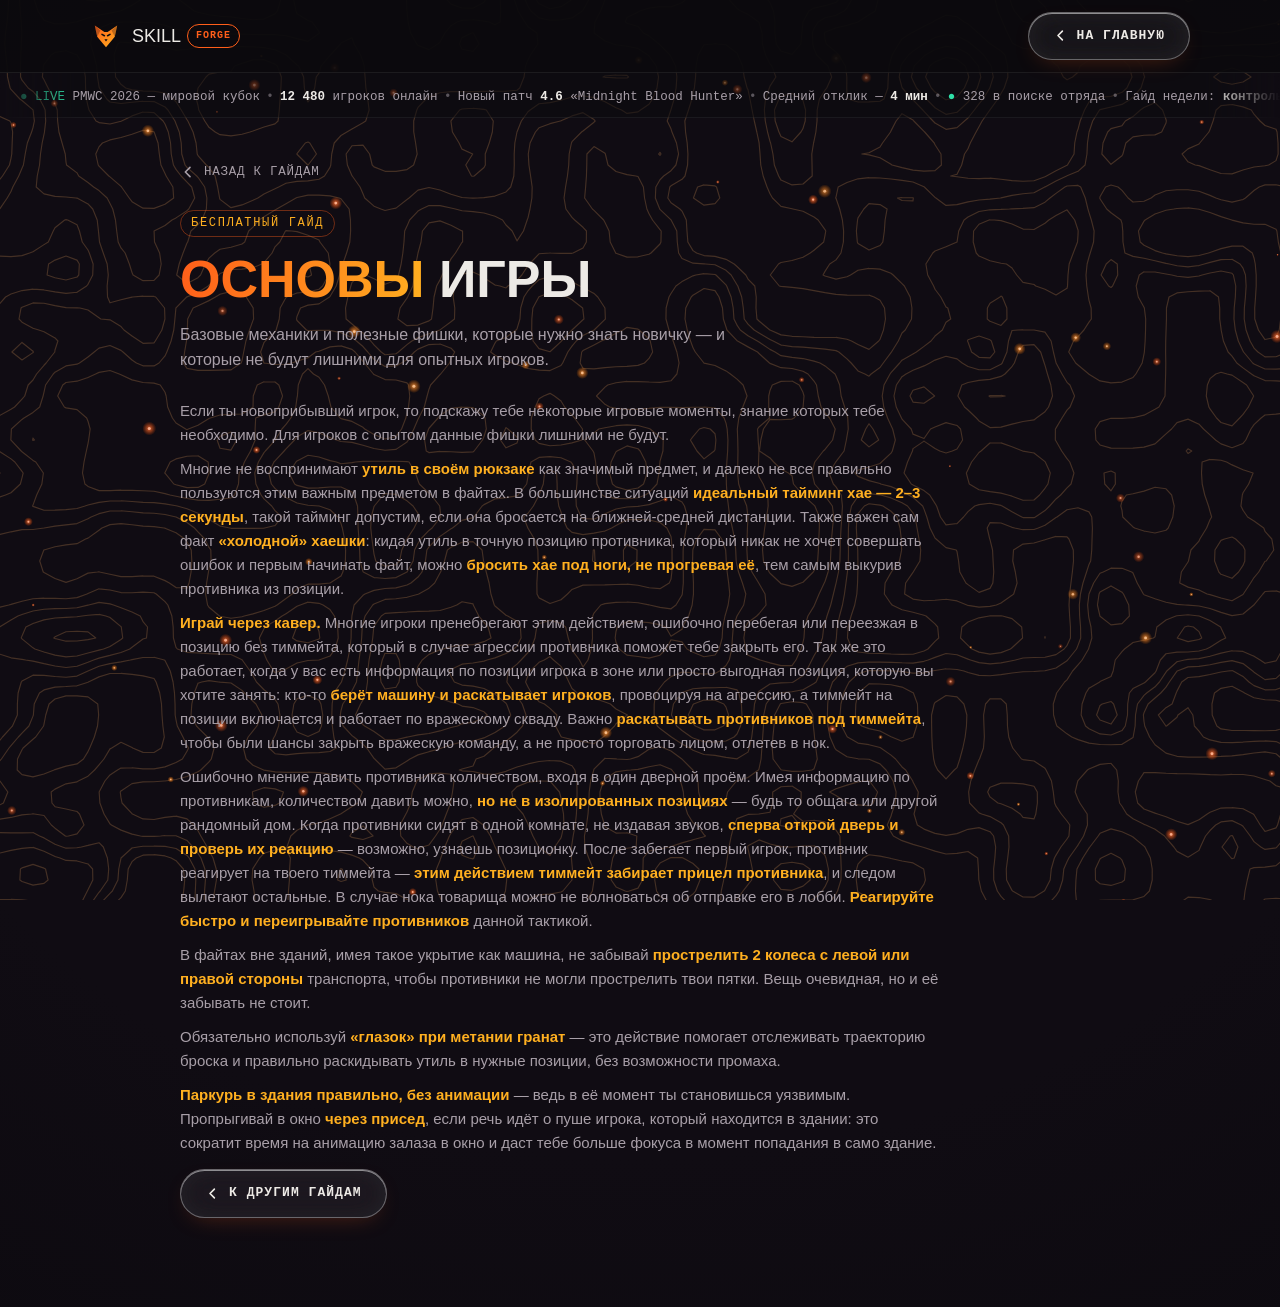
==== commit a4e3d32d: "Guide (shooting): darken Abakan background to match other weapon cards" ====
--- a/free-guide.html
+++ b/free-guide.html
@@ -341,7 +341,7 @@
           '<img src="assets/obves-ar-2.jpg" alt="Обвесы SCAR-L" loading="lazy">' +
           '<img src="assets/obves-ar-3.jpg" alt="Обвесы AUG" loading="lazy">' +
           '<img src="assets/obves-ar-4.jpg" alt="Обвесы QBZ" loading="lazy">' +
-          '<img src="assets/obves-ar-5.jpg" alt="Обвесы АСМ Абакан" loading="lazy">' +
+          '<img src="assets/obves-ar-5-2.jpg" alt="Обвесы АСМ Абакан" loading="lazy">' +
           '<img src="assets/obves-ar-6.jpg" alt="Обвесы M762" loading="lazy">' +
           '<img src="assets/obves-ar-7.jpg" alt="Обвесы ACE32" loading="lazy">' +
         '</div>' +
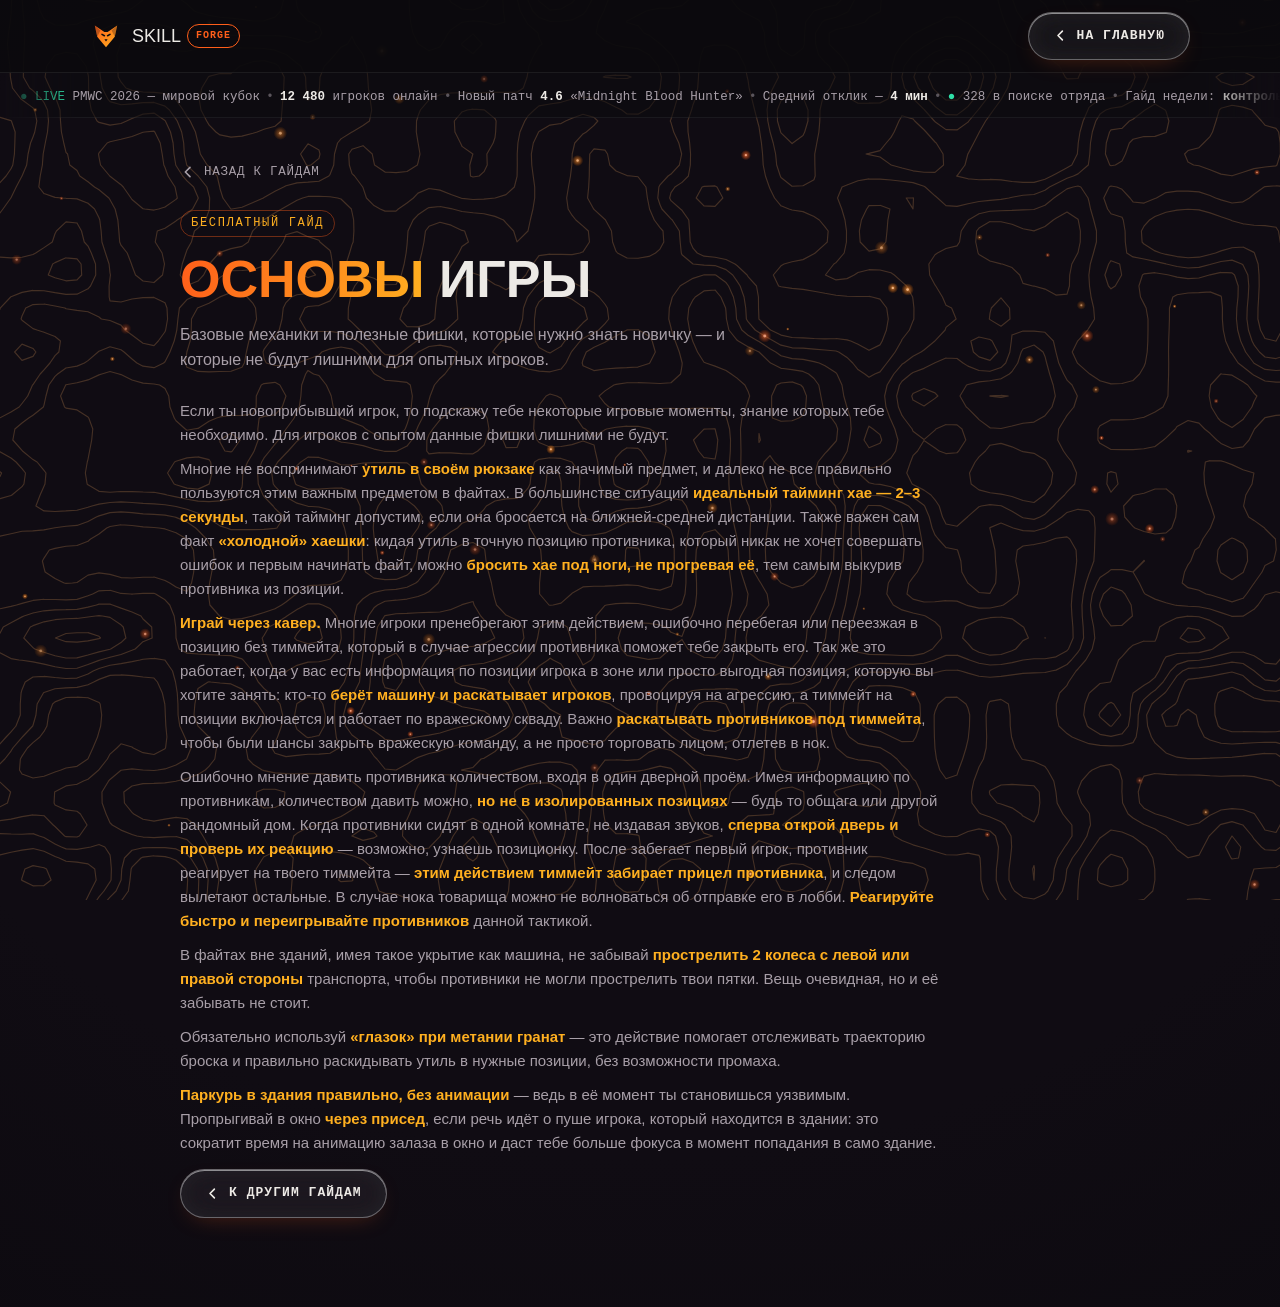
==== commit 7fffbcf1: "Free guide 'Карта и ротации': add full Erangel positions map" ====
--- a/free-guide.html
+++ b/free-guide.html
@@ -135,6 +135,9 @@
   .ob-grid{display:grid;grid-template-columns:1fr 1fr;gap:12px;align-items:start;margin:0 0 6px;}
   .ob-grid img{width:100%;height:auto;display:block;border-radius:12px;border:1px solid rgba(255,255,255,.08);background:#0d0b11;box-shadow:0 8px 22px -14px #000;}
   @media (max-width:560px){ .ob-grid{grid-template-columns:1fr;gap:12px;} }
+  .map-shot{margin:6px 0 18px;}
+  .map-shot img{width:100%;height:auto;display:block;border-radius:14px;border:1px solid rgba(255,255,255,.1);box-shadow:0 14px 34px -18px #000;}
+  .map-shot figcaption{margin-top:8px;font-family:var(--font-mono,'JetBrains Mono',monospace);font-size:11.5px;letter-spacing:.02em;color:var(--ash);}
   .learn{list-style:none;margin:0 0 8px;padding:0;display:grid;gap:11px;}
   .learn li{display:flex;gap:12px;align-items:flex-start;color:var(--bone);font-size:14.5px;}
   .learn .ico{flex:none;width:26px;height:26px;border-radius:8px;display:flex;align-items:center;justify-content:center;background:linear-gradient(150deg,rgba(255,94,26,0.2),rgba(255,176,32,0.06));border:1px solid rgba(255,94,26,0.32);color:var(--ember);}
@@ -298,6 +301,7 @@
       lead: 'Понимание карты, фаз зоны и правильные ротации в выгодную позицию.',
       body:
         '<p>Карта с названием всех позиций <b class="hl">создана лично</b>. Благодаря пониманию и знанию всех отмеченных позиций у тебя есть большой набор позиций, которые помогут закрыть игру в твою пользу. Но <b class="hl">знания позиций недостаточно</b> — должно быть понимание ротации по карте, опираясь на <b class="hl">фазу каждой новой зоны</b>, которая сужается в течении игры. Есть много вариаций по ротациям в самую выгодную позицию на карте. В игре всё происходит неоднозначно, и нужно <b class="hl">подстраиваться под саму игру</b>. Нет идеальной тактики или гайда, который поможет тебе ротироваться правильно каждую игру, но есть некоторые советы, которыми мы поделимся с тобой.</p>' +
+        '<figure class="map-shot"><img src="assets/erangel-positions.jpg" alt="Карта Эрангеля со всеми позициями" loading="lazy"><figcaption>Эрангель — карта со всеми позициями</figcaption></figure>' +
         '<p><b class="hl">Никогда не торопись въезжать в новый сформированный круг</b> и не бойся синей зоны при сужении круга. Её стоит бояться только в <b class="hl">последних 3–4 фазах</b> — более подробно можешь посмотреть во вкладке <b class="hl">Инструменты → тайминги зоны</b>. В этих фазах урон, получаемый от зоны, уже ощутимо чувствуется.</p>' +
         '<p><b class="hl">Не всегда стоит заезжать в центр зоны.</b> Иногда на турнирах бывает так, что ни одна из команд не решается заехать в кемп, который будет самым выгодным и находится в центре зоны, ошибочно думая, что сражаться за этот спот будет половина лобби. Но на турнирах <b class="hl">высокого уровня команды готовы отбивать спот до последнего</b>, а на турнирах низкого уровня игра ведётся более пассивно — поэтому <b class="hl">всё зависит от ситуации</b>.</p>' +
         '<p><b class="hl">Обязательно собирай информацию по карте</b>, но делай это правильно, <b class="hl">не подставляясь под чужую команду</b>. Делай так, чтобы в случае агрессии противников тебе могла помочь команда. Собирая информацию по позиционке врагов таким путём, ты сможешь <b class="hl">правильно ротироваться</b> — чтобы случайно не оказаться в ситуации <b class="hl">бутерброда</b> между командами, либо просто спокойно зайти в <b class="hl">белый круг</b> без каких-либо проблем.</p>'
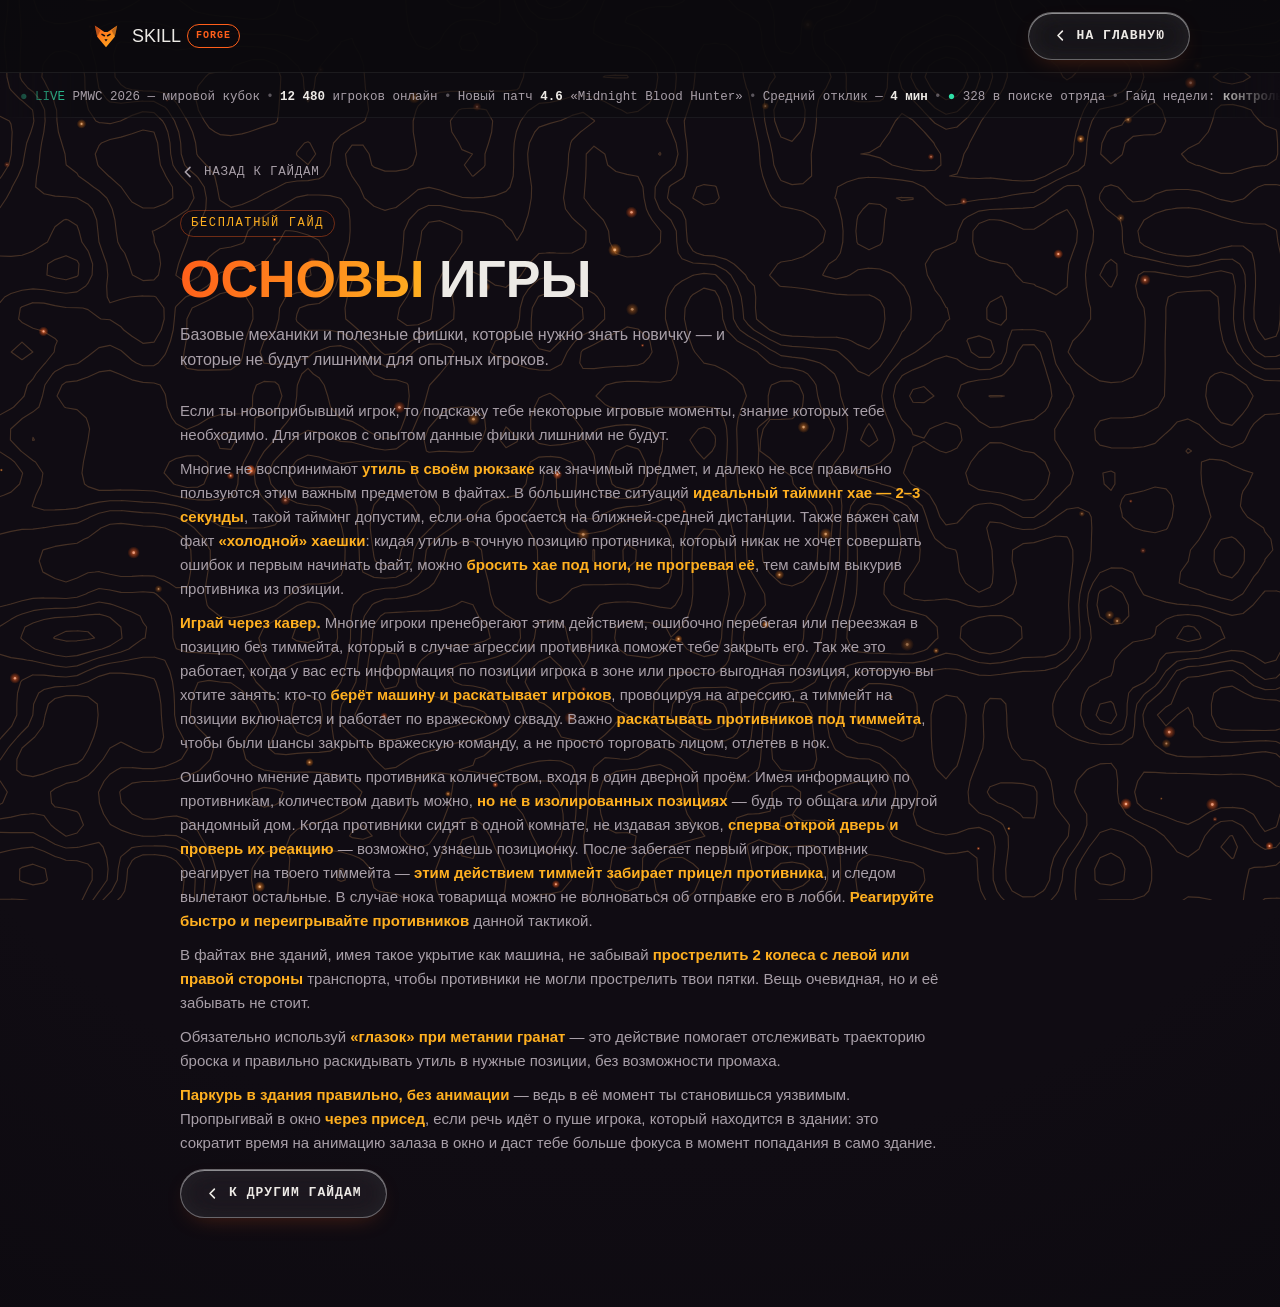
==== commit a57580f3: "Guide (map): higher-res positions map (3000px q90) for sharper labels" ====
--- a/free-guide.html
+++ b/free-guide.html
@@ -301,7 +301,7 @@
       lead: 'Понимание карты, фаз зоны и правильные ротации в выгодную позицию.',
       body:
         '<p>Карта с названием всех позиций <b class="hl">создана лично</b>. Благодаря пониманию и знанию всех отмеченных позиций у тебя есть большой набор позиций, которые помогут закрыть игру в твою пользу. Но <b class="hl">знания позиций недостаточно</b> — должно быть понимание ротации по карте, опираясь на <b class="hl">фазу каждой новой зоны</b>, которая сужается в течении игры. Есть много вариаций по ротациям в самую выгодную позицию на карте. В игре всё происходит неоднозначно, и нужно <b class="hl">подстраиваться под саму игру</b>. Нет идеальной тактики или гайда, который поможет тебе ротироваться правильно каждую игру, но есть некоторые советы, которыми мы поделимся с тобой.</p>' +
-        '<figure class="map-shot"><img src="assets/erangel-positions.jpg" alt="Карта Эрангеля со всеми позициями" loading="lazy"><figcaption>Эрангель — карта со всеми позициями</figcaption></figure>' +
+        '<figure class="map-shot"><img src="assets/erangel-positions-hq.jpg" alt="Карта Эрангеля со всеми позициями" loading="lazy"><figcaption>Эрангель — карта со всеми позициями</figcaption></figure>' +
         '<p><b class="hl">Никогда не торопись въезжать в новый сформированный круг</b> и не бойся синей зоны при сужении круга. Её стоит бояться только в <b class="hl">последних 3–4 фазах</b> — более подробно можешь посмотреть во вкладке <b class="hl">Инструменты → тайминги зоны</b>. В этих фазах урон, получаемый от зоны, уже ощутимо чувствуется.</p>' +
         '<p><b class="hl">Не всегда стоит заезжать в центр зоны.</b> Иногда на турнирах бывает так, что ни одна из команд не решается заехать в кемп, который будет самым выгодным и находится в центре зоны, ошибочно думая, что сражаться за этот спот будет половина лобби. Но на турнирах <b class="hl">высокого уровня команды готовы отбивать спот до последнего</b>, а на турнирах низкого уровня игра ведётся более пассивно — поэтому <b class="hl">всё зависит от ситуации</b>.</p>' +
         '<p><b class="hl">Обязательно собирай информацию по карте</b>, но делай это правильно, <b class="hl">не подставляясь под чужую команду</b>. Делай так, чтобы в случае агрессии противников тебе могла помочь команда. Собирая информацию по позиционке врагов таким путём, ты сможешь <b class="hl">правильно ротироваться</b> — чтобы случайно не оказаться в ситуации <b class="hl">бутерброда</b> между командами, либо просто спокойно зайти в <b class="hl">белый круг</b> без каких-либо проблем.</p>'
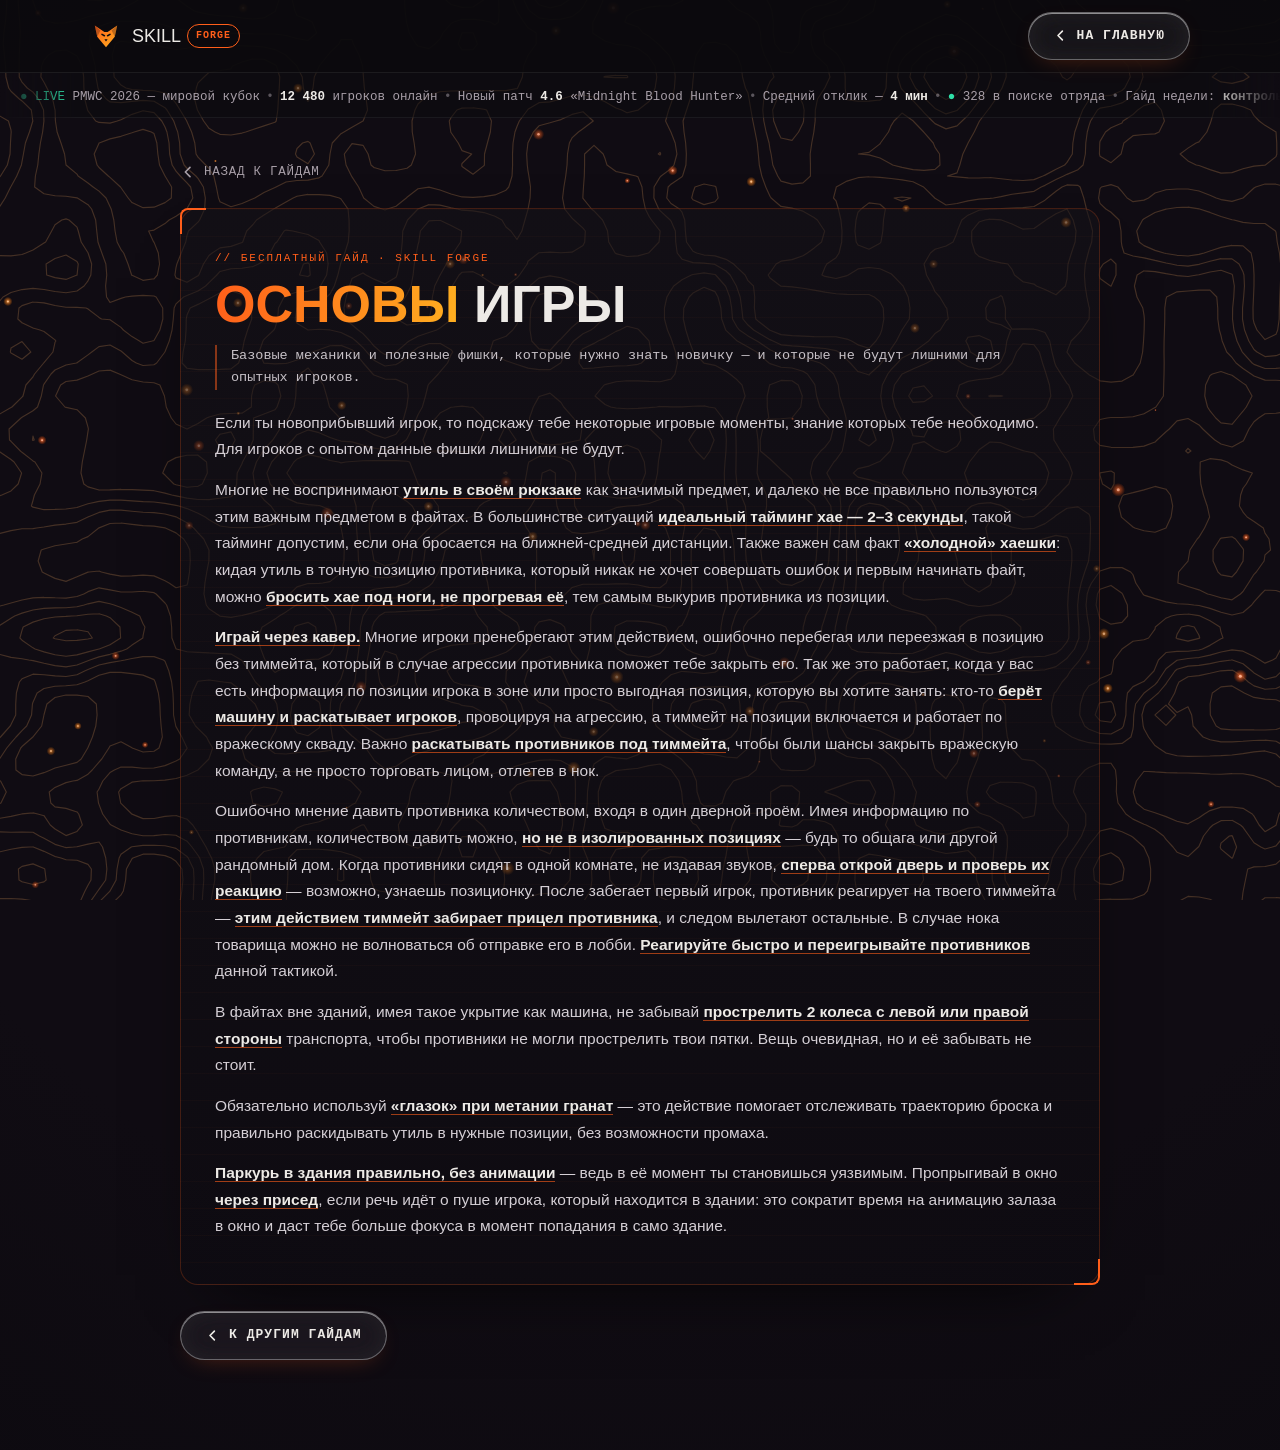
==== commit 1748134a: "Free guides: apply Tactical HUD design (variant 3) — bracketed frame, briefing label, mono lead, und" ====
--- a/free-guide.html
+++ b/free-guide.html
@@ -96,6 +96,26 @@
   h1.guide-title .accent{background:linear-gradient(100deg,var(--signal),var(--ember));-webkit-background-clip:text;background-clip:text;color:transparent;}
   .lead{color:var(--ash);font-size:16px;margin:0;max-width:52ch;}
 
+  /* ===== Variant 3: Tactical HUD (applied to all free guides) ===== */
+  .hud-frame{position:relative;margin:0 0 26px;padding:34px 34px 30px;border-radius:18px;
+    border:1px solid rgba(255,94,26,.22);
+    background:
+      linear-gradient(rgba(255,94,26,.022) 1px,transparent 1px) 0 0/100% 27px,
+      linear-gradient(180deg,rgba(20,18,24,.55),rgba(13,11,17,.55));
+    box-shadow:0 30px 70px -40px #000;}
+  .hud-frame::before,.hud-frame::after{content:"";position:absolute;width:24px;height:24px;border:2px solid var(--signal);pointer-events:none;}
+  .hud-frame::before{top:-1px;left:-1px;border-right:none;border-bottom:none;border-radius:8px 0 0 0;}
+  .hud-frame::after{bottom:-1px;right:-1px;border-left:none;border-top:none;border-radius:0 0 8px 0;}
+  @media(max-width:560px){ .hud-frame{padding:24px 18px 22px;} }
+  .brief{font-family:var(--font-mono);font-size:11px;letter-spacing:.18em;text-transform:uppercase;color:var(--signal);}
+  .hud-frame .guide-head--free{max-width:none;margin-bottom:20px;}
+  .hud-frame h1.guide-title{margin:10px 0 14px;}
+  .hud-frame .lead{max-width:none;border-left:2px solid rgba(255,94,26,.5);padding-left:14px;
+    font-family:var(--font-mono);font-size:13.5px;line-height:1.65;color:#c7c1c7;}
+  .hud-frame .guide-content{max-width:none;}
+  .hud-frame .guide-content p{font-size:15.5px;line-height:1.72;color:#d5cfd5;margin:0 0 14px;}
+  .hud-frame .guide-content .hl{color:var(--bone);font-weight:700;border-bottom:1px solid rgba(255,94,26,.6);}
+
   .guide-hero{position:relative;border-radius:18px;overflow:hidden;aspect-ratio:16/10;border:1px solid rgba(237,234,230,0.1);box-shadow:0 26px 50px -22px rgba(0,0,0,0.8);}
   .guide-hero img{width:100%;height:100%;object-fit:cover;filter:contrast(1.08) saturate(1.12);animation:ken 20s ease-in-out infinite alternate;transform-origin:60% 40%;}
   @keyframes ken{from{transform:scale(1.03);}to{transform:scale(1.12);}}
@@ -265,15 +285,17 @@
   <div class="wrap">
     <a class="back-link" href="index.html#guides"><svg viewBox="0 0 24 24" fill="none" stroke="currentColor" stroke-width="2.4" stroke-linecap="round" stroke-linejoin="round"><path d="M15 5l-7 7 7 7"/></svg> Назад к гайдам</a>
 
-    <div class="guide-head guide-head--free">
-      <div class="guide-intro">
-        <span class="eyebrow" id="g-eyebrow"></span>
-        <h1 class="guide-title" id="g-title"></h1>
-        <p class="lead" id="g-lead"></p>
+    <div class="hud-frame">
+      <div class="guide-head guide-head--free">
+        <div class="guide-intro">
+          <span class="eyebrow" id="g-eyebrow"></span>
+          <h1 class="guide-title" id="g-title"></h1>
+          <p class="lead" id="g-lead"></p>
+        </div>
       </div>
+
+      <article class="guide-content" id="g-content"></article>
     </div>
-
-    <article class="guide-content" id="g-content"></article>
 
     <div class="guide-foot">
       <a class="btn btn-primary" href="index.html#guides"><svg width="15" height="15" viewBox="0 0 24 24" fill="none" stroke="currentColor" stroke-width="2.6" stroke-linecap="round" stroke-linejoin="round"><path d="M15 5l-7 7 7 7"/></svg> К другим гайдам</a>
@@ -382,7 +404,7 @@
   const g = GUIDES[getId()];
 
   document.title = 'Skill Forge — ' + g.title.join('');
-  document.getElementById('g-eyebrow').innerHTML = '<span class="chip">Бесплатный гайд</span>';
+  document.getElementById('g-eyebrow').innerHTML = '<span class="brief">// Бесплатный гайд · Skill Forge</span>';
   document.getElementById('g-title').innerHTML = '<span class="accent">' + g.title[0].trim() + '</span> ' + g.title[1];
   document.getElementById('g-lead').textContent = g.lead;
   document.getElementById('g-content').innerHTML = g.body;
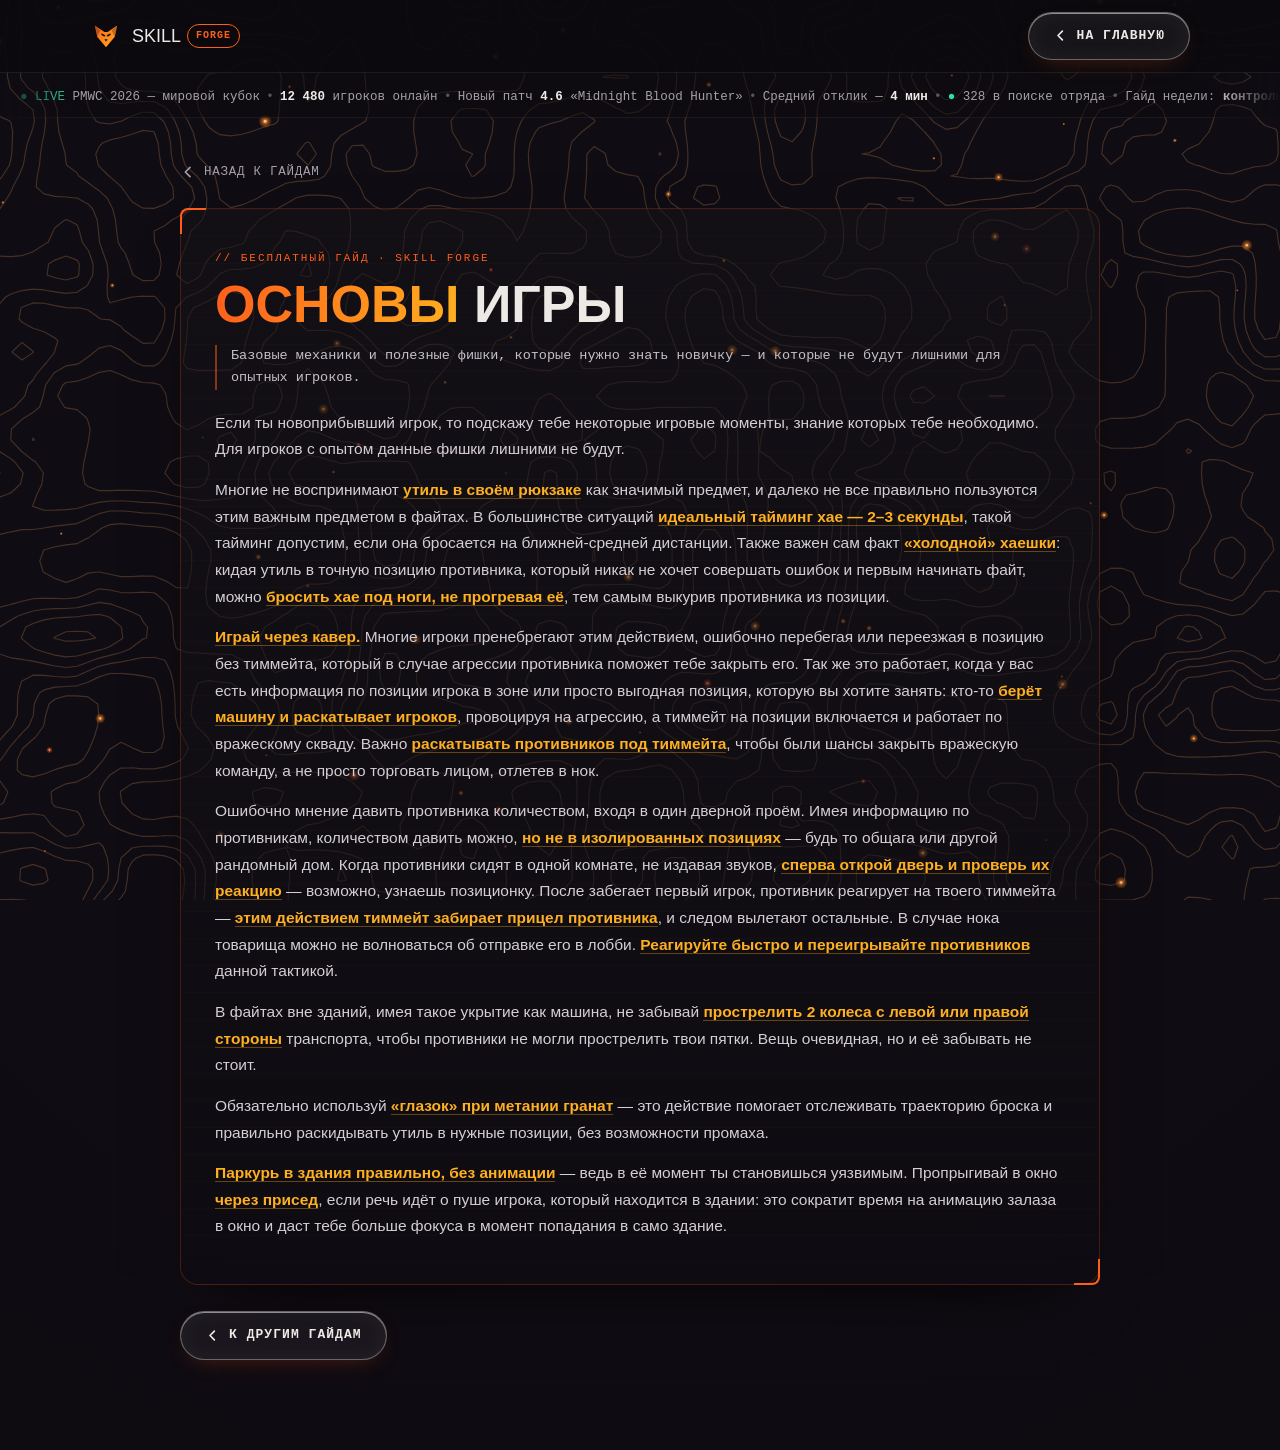
==== commit 89c594d3: "Free guides: color highlighted text amber (ember) for readability" ====
--- a/free-guide.html
+++ b/free-guide.html
@@ -114,7 +114,7 @@
     font-family:var(--font-mono);font-size:13.5px;line-height:1.65;color:#c7c1c7;}
   .hud-frame .guide-content{max-width:none;}
   .hud-frame .guide-content p{font-size:15.5px;line-height:1.72;color:#d5cfd5;margin:0 0 14px;}
-  .hud-frame .guide-content .hl{color:var(--bone);font-weight:700;border-bottom:1px solid rgba(255,94,26,.6);}
+  .hud-frame .guide-content .hl{color:var(--ember);font-weight:700;border-bottom:1px solid rgba(255,176,32,.35);}
 
   .guide-hero{position:relative;border-radius:18px;overflow:hidden;aspect-ratio:16/10;border:1px solid rgba(237,234,230,0.1);box-shadow:0 26px 50px -22px rgba(0,0,0,0.8);}
   .guide-hero img{width:100%;height:100%;object-fit:cover;filter:contrast(1.08) saturate(1.12);animation:ken 20s ease-in-out infinite alternate;transform-origin:60% 40%;}
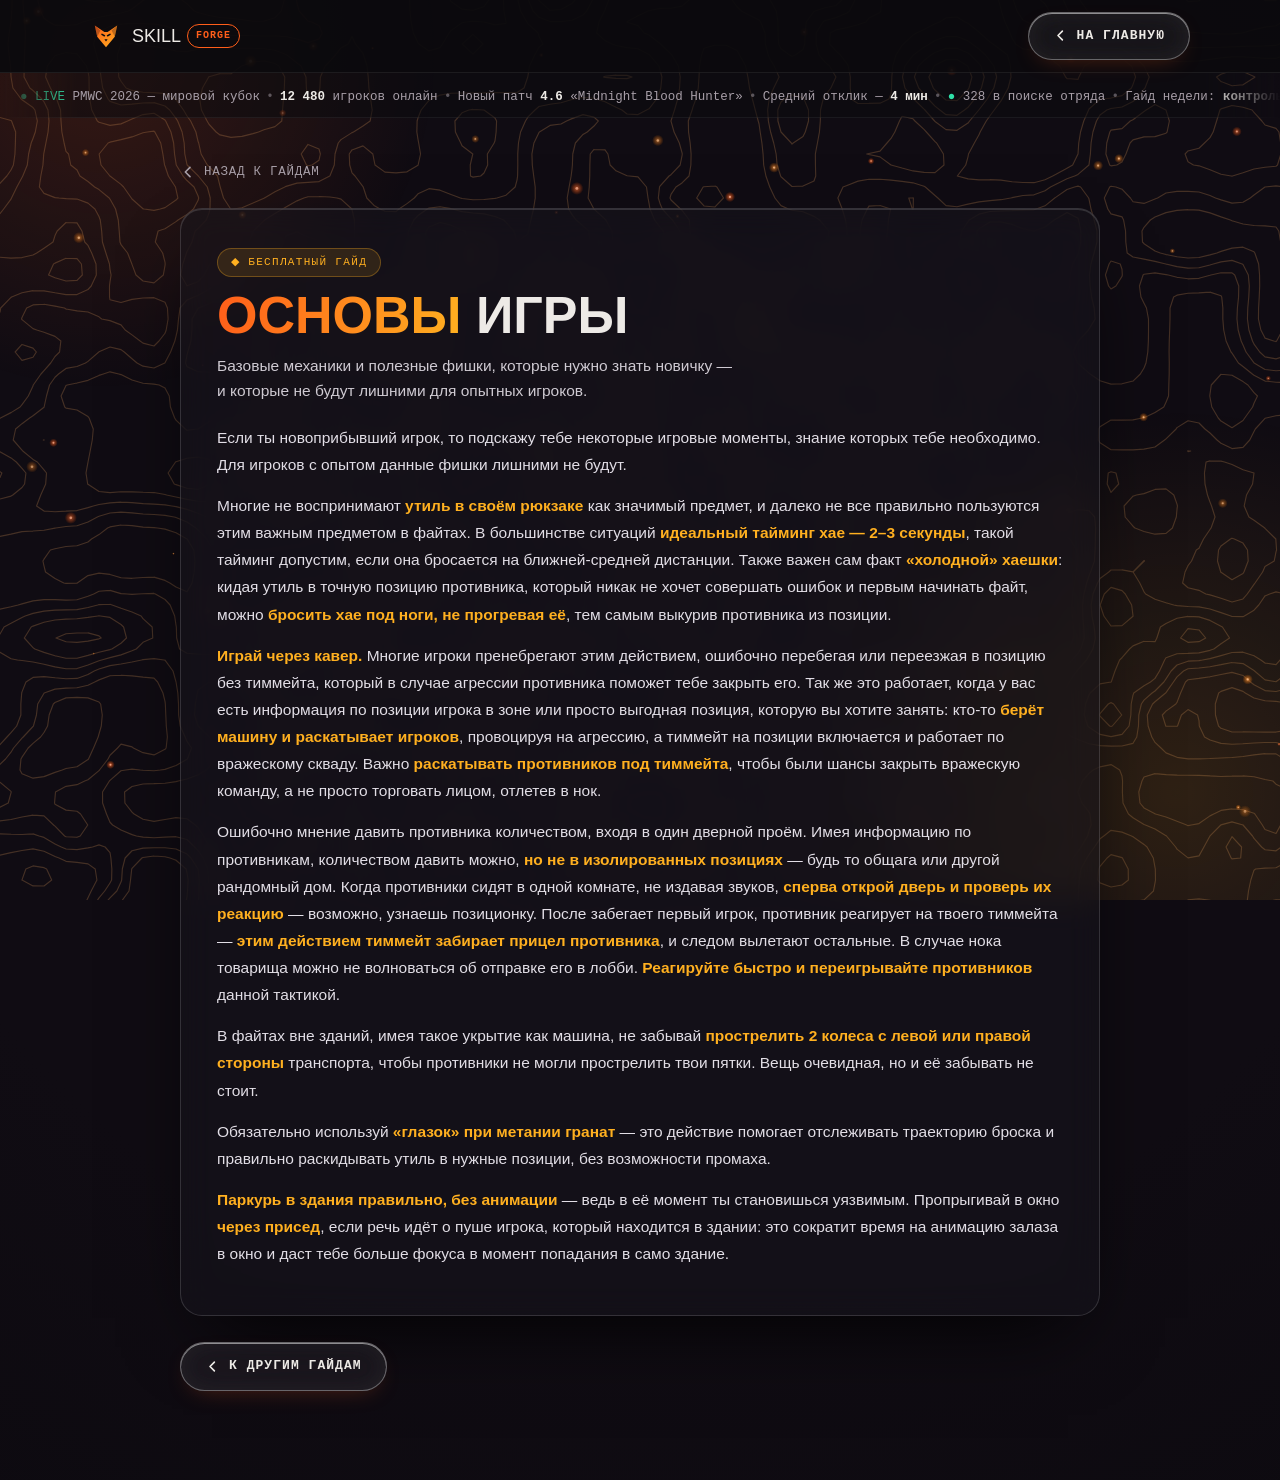
==== commit b1ce285b: "Free guides: switch to Glass/Aurora design (variant D) with frosted panel, aurora glow, amber highli" ====
--- a/free-guide.html
+++ b/free-guide.html
@@ -44,6 +44,10 @@
   *{box-sizing:border-box;}
   html,body{margin:0;padding:0;}
   body{background:radial-gradient(150% 120% at 50% 38%, #100c13 42%, #08070b 100%), var(--void);color:var(--bone);font-family:var(--font-body);line-height:1.6;overflow-x:hidden;-webkit-font-smoothing:antialiased;}
+  body::before{content:"";position:fixed;inset:0;z-index:-3;pointer-events:none;
+    background:
+      radial-gradient(560px 560px at 8% 6%, rgba(255,94,26,.16), transparent 60%),
+      radial-gradient(620px 620px at 92% 88%, rgba(255,176,32,.13), transparent 62%);}
   a{color:inherit;}
   ::selection{background:var(--signal);color:var(--void);}
   a:focus-visible,button:focus-visible{outline:2px solid var(--ember);outline-offset:3px;border-radius:2px;}
@@ -96,25 +100,20 @@
   h1.guide-title .accent{background:linear-gradient(100deg,var(--signal),var(--ember));-webkit-background-clip:text;background-clip:text;color:transparent;}
   .lead{color:var(--ash);font-size:16px;margin:0;max-width:52ch;}
 
-  /* ===== Variant 3: Tactical HUD (applied to all free guides) ===== */
-  .hud-frame{position:relative;margin:0 0 26px;padding:34px 34px 30px;border-radius:18px;
-    border:1px solid rgba(255,94,26,.22);
-    background:
-      linear-gradient(rgba(255,94,26,.022) 1px,transparent 1px) 0 0/100% 27px,
-      linear-gradient(180deg,rgba(20,18,24,.55),rgba(13,11,17,.55));
-    box-shadow:0 30px 70px -40px #000;}
-  .hud-frame::before,.hud-frame::after{content:"";position:absolute;width:24px;height:24px;border:2px solid var(--signal);pointer-events:none;}
-  .hud-frame::before{top:-1px;left:-1px;border-right:none;border-bottom:none;border-radius:8px 0 0 0;}
-  .hud-frame::after{bottom:-1px;right:-1px;border-left:none;border-top:none;border-radius:0 0 8px 0;}
-  @media(max-width:560px){ .hud-frame{padding:24px 18px 22px;} }
-  .brief{font-family:var(--font-mono);font-size:11px;letter-spacing:.18em;text-transform:uppercase;color:var(--signal);}
+  /* ===== Variant D: Glass / Aurora (applied to all free guides) ===== */
+  .hud-frame{position:relative;margin:0 0 26px;padding:38px 36px 34px;border-radius:22px;
+    background:rgba(23,20,29,.55);
+    border:1px solid rgba(255,255,255,.14);
+    -webkit-backdrop-filter:blur(16px) saturate(1.15);backdrop-filter:blur(16px) saturate(1.15);
+    box-shadow:0 34px 80px -32px #000, inset 0 1px 0 rgba(255,255,255,.14);}
+  @media(max-width:560px){ .hud-frame{padding:26px 18px 24px;border-radius:18px;} }
+  .pill{display:inline-flex;align-items:center;gap:8px;font-family:var(--font-mono);font-size:11px;letter-spacing:.12em;text-transform:uppercase;color:var(--ember);background:rgba(255,176,32,.12);border:1px solid rgba(255,176,32,.3);border-radius:999px;padding:5px 13px;}
   .hud-frame .guide-head--free{max-width:none;margin-bottom:20px;}
-  .hud-frame h1.guide-title{margin:10px 0 14px;}
-  .hud-frame .lead{max-width:none;border-left:2px solid rgba(255,94,26,.5);padding-left:14px;
-    font-family:var(--font-mono);font-size:13.5px;line-height:1.65;color:#c7c1c7;}
+  .hud-frame h1.guide-title{margin:12px 0 12px;}
+  .hud-frame .lead{max-width:60ch;color:#cfcad2;font-size:15.5px;line-height:1.6;}
   .hud-frame .guide-content{max-width:none;}
-  .hud-frame .guide-content p{font-size:15.5px;line-height:1.72;color:#d5cfd5;margin:0 0 14px;}
-  .hud-frame .guide-content .hl{color:var(--ember);font-weight:700;border-bottom:1px solid rgba(255,176,32,.35);}
+  .hud-frame .guide-content p{font-size:15.5px;line-height:1.75;color:#e2dee6;margin:0 0 14px;}
+  .hud-frame .guide-content .hl{color:var(--ember);font-weight:700;}
 
   .guide-hero{position:relative;border-radius:18px;overflow:hidden;aspect-ratio:16/10;border:1px solid rgba(237,234,230,0.1);box-shadow:0 26px 50px -22px rgba(0,0,0,0.8);}
   .guide-hero img{width:100%;height:100%;object-fit:cover;filter:contrast(1.08) saturate(1.12);animation:ken 20s ease-in-out infinite alternate;transform-origin:60% 40%;}
@@ -404,7 +403,7 @@
   const g = GUIDES[getId()];
 
   document.title = 'Skill Forge — ' + g.title.join('');
-  document.getElementById('g-eyebrow').innerHTML = '<span class="brief">// Бесплатный гайд · Skill Forge</span>';
+  document.getElementById('g-eyebrow').innerHTML = '<span class="pill">◆ Бесплатный гайд</span>';
   document.getElementById('g-title').innerHTML = '<span class="accent">' + g.title[0].trim() + '</span> ' + g.title[1];
   document.getElementById('g-lead').textContent = g.lead;
   document.getElementById('g-content').innerHTML = g.body;
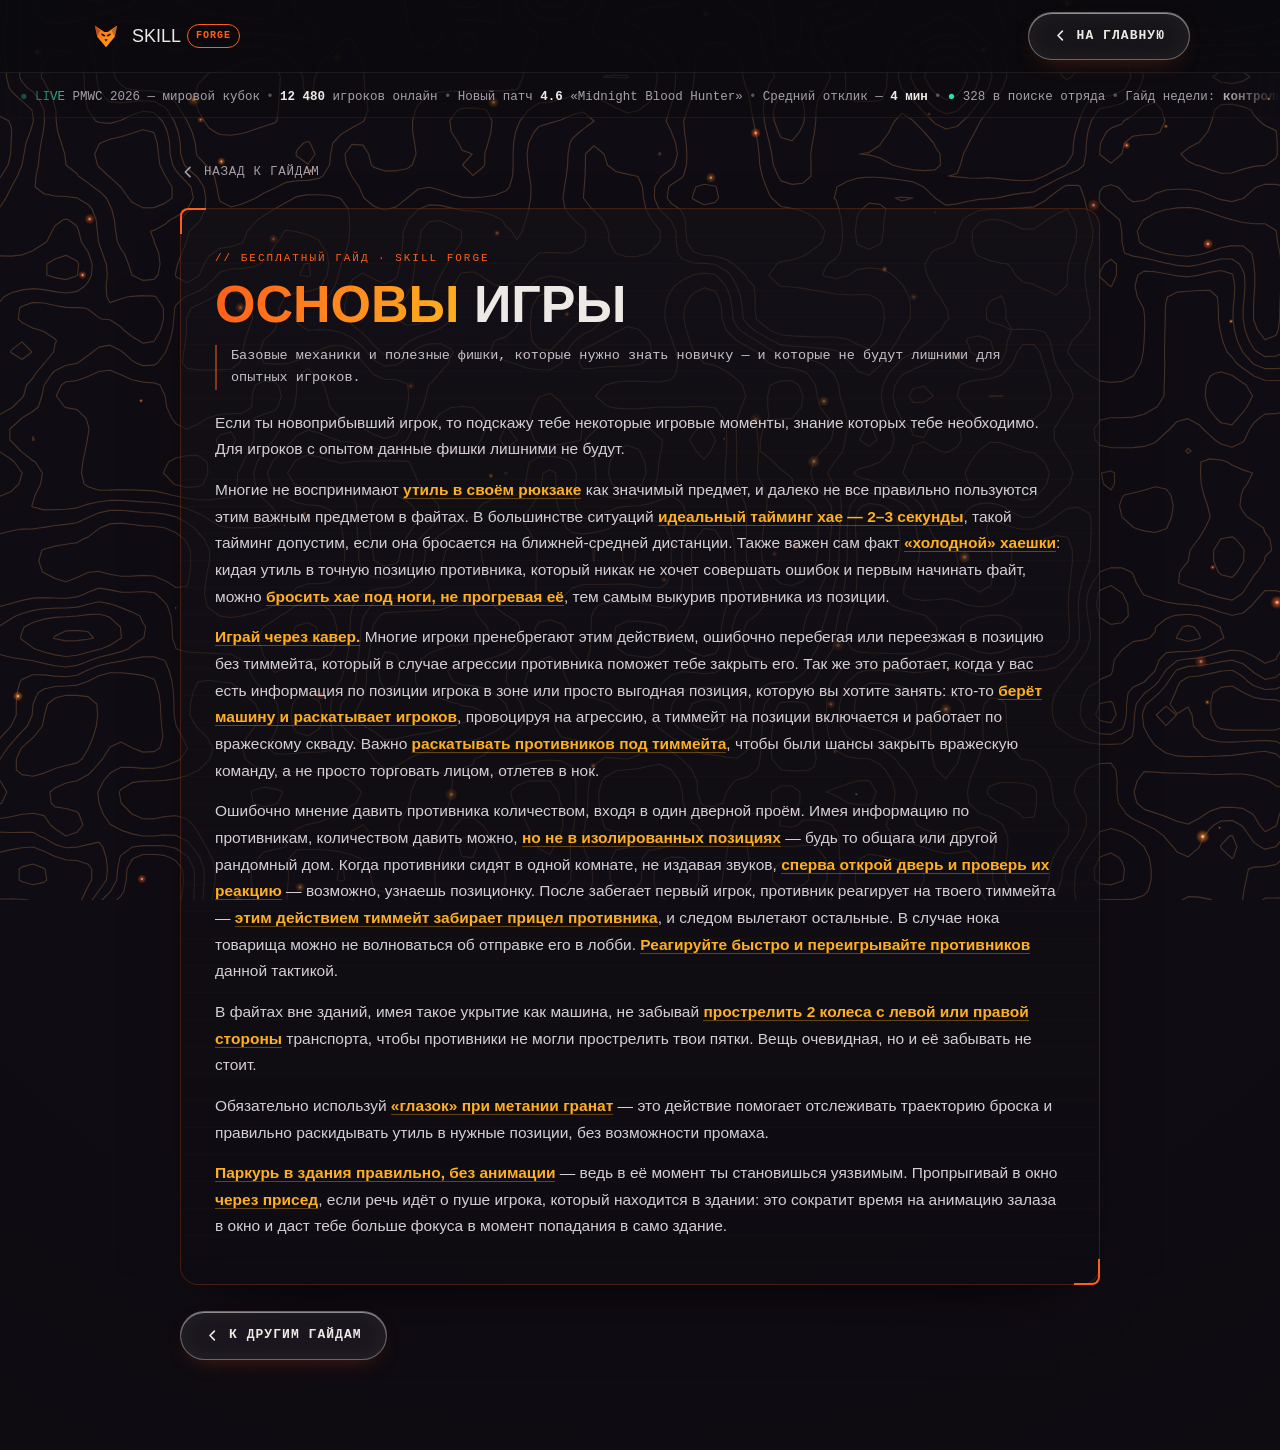
==== commit 4b10efca: "Free guides: revert to Tactical HUD design (undo Glass/Aurora)" ====
--- a/free-guide.html
+++ b/free-guide.html
@@ -44,10 +44,6 @@
   *{box-sizing:border-box;}
   html,body{margin:0;padding:0;}
   body{background:radial-gradient(150% 120% at 50% 38%, #100c13 42%, #08070b 100%), var(--void);color:var(--bone);font-family:var(--font-body);line-height:1.6;overflow-x:hidden;-webkit-font-smoothing:antialiased;}
-  body::before{content:"";position:fixed;inset:0;z-index:-3;pointer-events:none;
-    background:
-      radial-gradient(560px 560px at 8% 6%, rgba(255,94,26,.16), transparent 60%),
-      radial-gradient(620px 620px at 92% 88%, rgba(255,176,32,.13), transparent 62%);}
   a{color:inherit;}
   ::selection{background:var(--signal);color:var(--void);}
   a:focus-visible,button:focus-visible{outline:2px solid var(--ember);outline-offset:3px;border-radius:2px;}
@@ -100,20 +96,25 @@
   h1.guide-title .accent{background:linear-gradient(100deg,var(--signal),var(--ember));-webkit-background-clip:text;background-clip:text;color:transparent;}
   .lead{color:var(--ash);font-size:16px;margin:0;max-width:52ch;}
 
-  /* ===== Variant D: Glass / Aurora (applied to all free guides) ===== */
-  .hud-frame{position:relative;margin:0 0 26px;padding:38px 36px 34px;border-radius:22px;
-    background:rgba(23,20,29,.55);
-    border:1px solid rgba(255,255,255,.14);
-    -webkit-backdrop-filter:blur(16px) saturate(1.15);backdrop-filter:blur(16px) saturate(1.15);
-    box-shadow:0 34px 80px -32px #000, inset 0 1px 0 rgba(255,255,255,.14);}
-  @media(max-width:560px){ .hud-frame{padding:26px 18px 24px;border-radius:18px;} }
-  .pill{display:inline-flex;align-items:center;gap:8px;font-family:var(--font-mono);font-size:11px;letter-spacing:.12em;text-transform:uppercase;color:var(--ember);background:rgba(255,176,32,.12);border:1px solid rgba(255,176,32,.3);border-radius:999px;padding:5px 13px;}
+  /* ===== Variant 3: Tactical HUD (applied to all free guides) ===== */
+  .hud-frame{position:relative;margin:0 0 26px;padding:34px 34px 30px;border-radius:18px;
+    border:1px solid rgba(255,94,26,.22);
+    background:
+      linear-gradient(rgba(255,94,26,.022) 1px,transparent 1px) 0 0/100% 27px,
+      linear-gradient(180deg,rgba(20,18,24,.55),rgba(13,11,17,.55));
+    box-shadow:0 30px 70px -40px #000;}
+  .hud-frame::before,.hud-frame::after{content:"";position:absolute;width:24px;height:24px;border:2px solid var(--signal);pointer-events:none;}
+  .hud-frame::before{top:-1px;left:-1px;border-right:none;border-bottom:none;border-radius:8px 0 0 0;}
+  .hud-frame::after{bottom:-1px;right:-1px;border-left:none;border-top:none;border-radius:0 0 8px 0;}
+  @media(max-width:560px){ .hud-frame{padding:24px 18px 22px;} }
+  .brief{font-family:var(--font-mono);font-size:11px;letter-spacing:.18em;text-transform:uppercase;color:var(--signal);}
   .hud-frame .guide-head--free{max-width:none;margin-bottom:20px;}
-  .hud-frame h1.guide-title{margin:12px 0 12px;}
-  .hud-frame .lead{max-width:60ch;color:#cfcad2;font-size:15.5px;line-height:1.6;}
+  .hud-frame h1.guide-title{margin:10px 0 14px;}
+  .hud-frame .lead{max-width:none;border-left:2px solid rgba(255,94,26,.5);padding-left:14px;
+    font-family:var(--font-mono);font-size:13.5px;line-height:1.65;color:#c7c1c7;}
   .hud-frame .guide-content{max-width:none;}
-  .hud-frame .guide-content p{font-size:15.5px;line-height:1.75;color:#e2dee6;margin:0 0 14px;}
-  .hud-frame .guide-content .hl{color:var(--ember);font-weight:700;}
+  .hud-frame .guide-content p{font-size:15.5px;line-height:1.72;color:#d5cfd5;margin:0 0 14px;}
+  .hud-frame .guide-content .hl{color:var(--ember);font-weight:700;border-bottom:1px solid rgba(255,176,32,.35);}
 
   .guide-hero{position:relative;border-radius:18px;overflow:hidden;aspect-ratio:16/10;border:1px solid rgba(237,234,230,0.1);box-shadow:0 26px 50px -22px rgba(0,0,0,0.8);}
   .guide-hero img{width:100%;height:100%;object-fit:cover;filter:contrast(1.08) saturate(1.12);animation:ken 20s ease-in-out infinite alternate;transform-origin:60% 40%;}
@@ -403,7 +404,7 @@
   const g = GUIDES[getId()];
 
   document.title = 'Skill Forge — ' + g.title.join('');
-  document.getElementById('g-eyebrow').innerHTML = '<span class="pill">◆ Бесплатный гайд</span>';
+  document.getElementById('g-eyebrow').innerHTML = '<span class="brief">// Бесплатный гайд · Skill Forge</span>';
   document.getElementById('g-title').innerHTML = '<span class="accent">' + g.title[0].trim() + '</span> ' + g.title[1];
   document.getElementById('g-lead').textContent = g.lead;
   document.getElementById('g-content').innerHTML = g.body;
